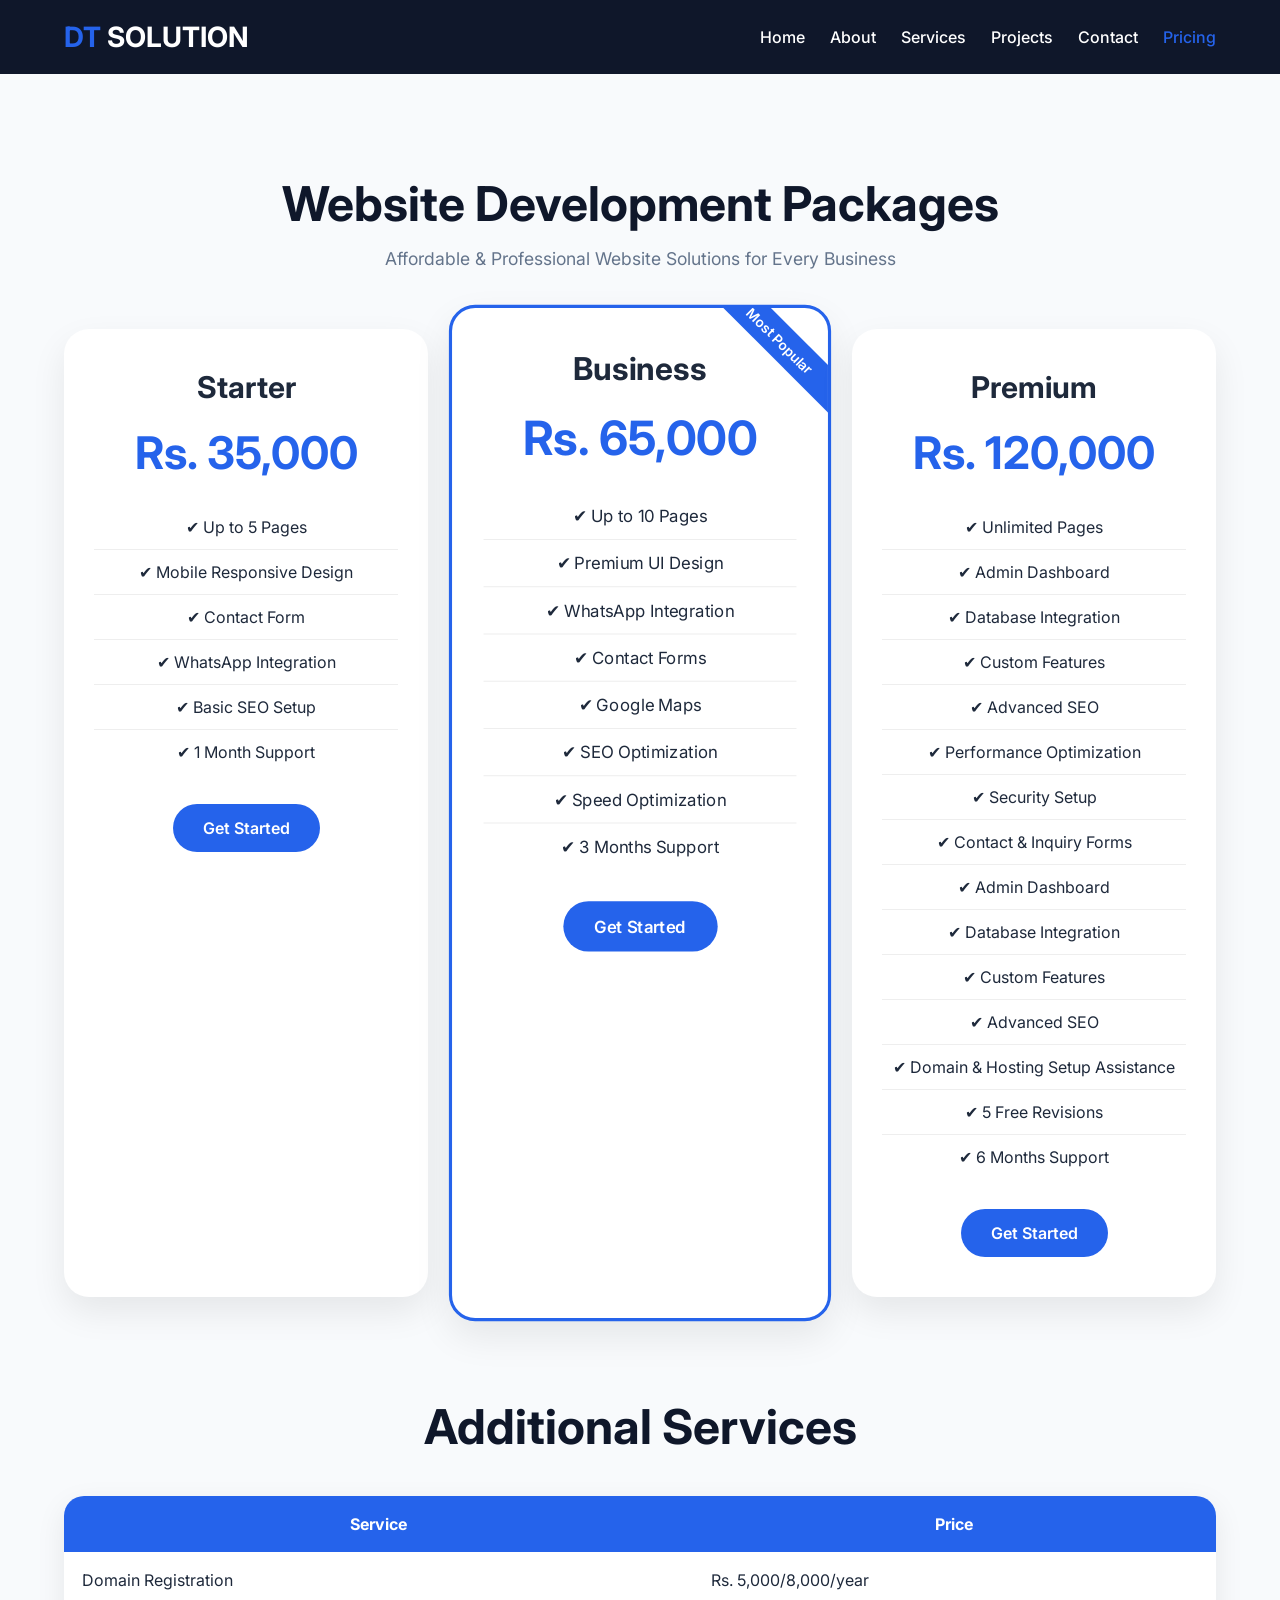
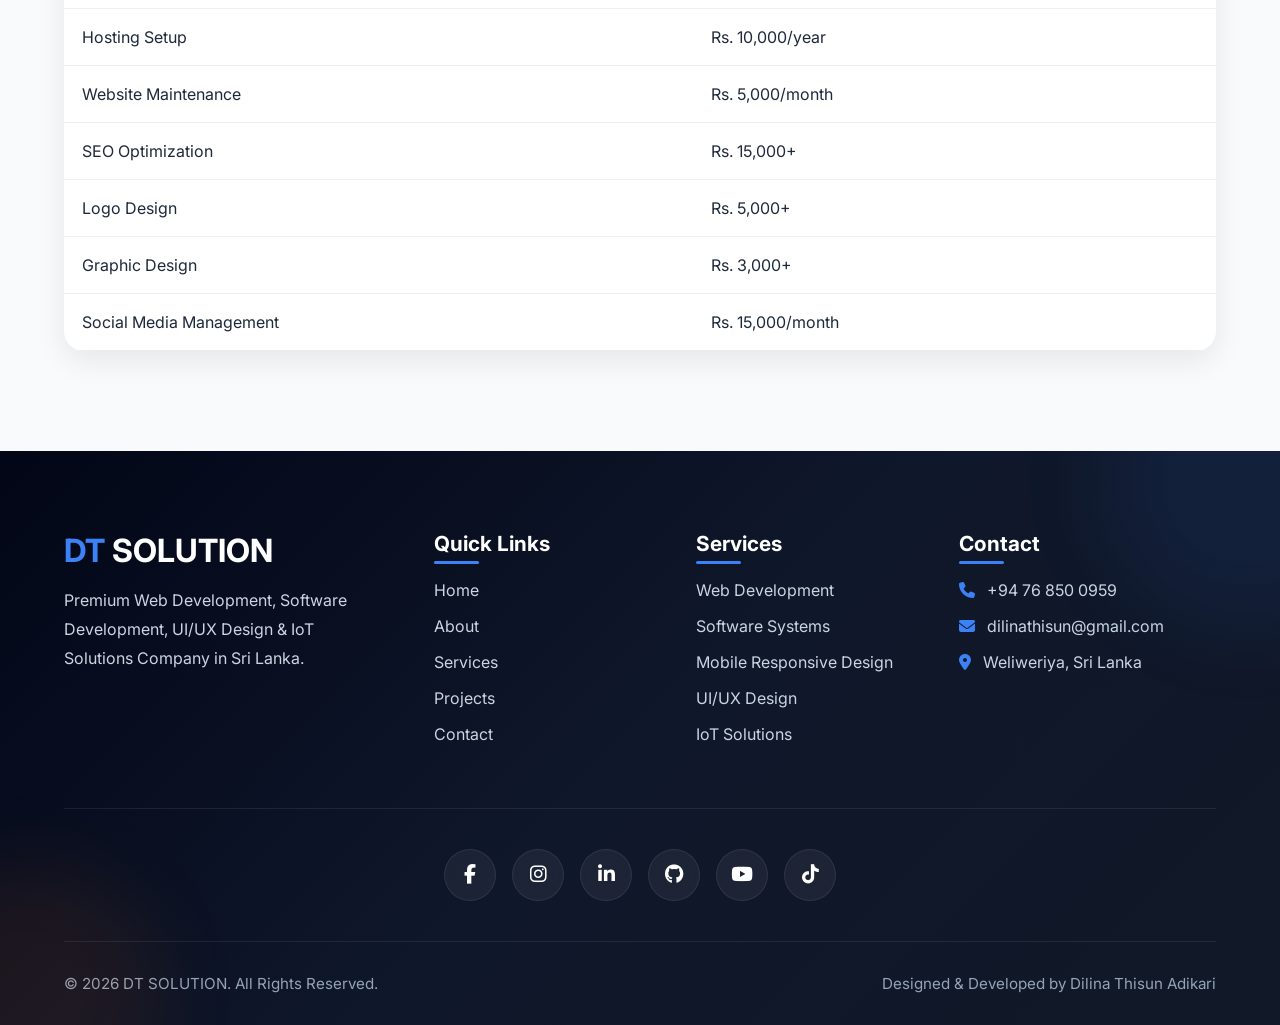
==== pricing_packages.html @ 3d6378ed "pricing list added" ====
<!DOCTYPE html>
<html lang="en">
<head>
<meta charset="UTF-8">
<meta name="viewport" content="width=device-width, initial-scale=1.0">

<title>DT SOLUTION</title>

<link href="https://fonts.googleapis.com/css2?family=Inter:wght@400;500;600;700&display=swap" rel="stylesheet">

<link rel="stylesheet" href="https://cdnjs.cloudflare.com/ajax/libs/font-awesome/6.5.0/css/all.min.css">

<style>

*{
    margin:0;
    padding:0;
    box-sizing:border-box;
}

body{
    font-family:'Inter',sans-serif;
    background:#f8fafc;
    color:#1e293b;
}

.container{
    width:90%;
    max-width:1200px;
    margin:auto;
}

.pricing{
    padding:100px 0;
}

.pricing h2{
    text-align:center;
    font-size:3rem;
    color:#0f172a;
    margin-bottom:15px;
}

.section-subtitle{
    text-align:center;
    color:#64748b;
    margin-bottom:60px;
    font-size:1.1rem;
}

.pricing-grid{
    display:grid;
    grid-template-columns:repeat(auto-fit,minmax(320px,1fr));
    gap:30px;
}

.pricing-card{
    background:#fff;
    border-radius:25px;
    padding:40px 30px;
    text-align:center;
    box-shadow:0 15px 35px rgba(0,0,0,0.08);
    transition:0.4s;
    position:relative;
    overflow:hidden;
}

.pricing-card:hover{
    transform:translateY(-10px);
    box-shadow:0 25px 45px rgba(0,0,0,0.15);
}

.pricing-card h3{
    font-size:30px;
    margin-bottom:20px;
}

.price{
    font-size:45px;
    font-weight:700;
    color:#2563eb;
    margin-bottom:25px;
}

.pricing-card ul{
    list-style:none;
    margin-bottom:30px;
}

.pricing-card ul li{
    padding:12px 0;
    border-bottom:1px solid #eee;
}

.pricing-card ul li:last-child{
    border-bottom:none;
}

.btn{
    display:inline-block;
    text-decoration:none;
    background:#2563eb;
    color:white;
    padding:14px 30px;
    border-radius:50px;
    font-weight:600;
    transition:0.3s;
}

.btn:hover{
    background:#1d4ed8;
}

.featured{
    border:3px solid #2563eb;
    transform:scale(1.05);
}

.popular{
    position:absolute;
    top:15px;
    right:-35px;
    background:#2563eb;
    color:white;
    padding:8px 40px;
    transform:rotate(45deg);
    font-size:13px;
    font-weight:600;
}

.extra-services{
    margin-top:100px;
}

.extra-services h2{
    margin-bottom:40px;
}

.service-table{
    width:100%;
    border-collapse:collapse;
    background:white;
    border-radius:20px;
    overflow:hidden;
    box-shadow:0 10px 30px rgba(0,0,0,0.08);
}

.service-table th{
    background:#2563eb;
    color:white;
    padding:18px;
}

.service-table td{
    padding:18px;
    border-bottom:1px solid #eee;
}

.service-table tr:hover{
    background:#f8fafc;
}

.footer{

  background:
    linear-gradient(
      135deg,
      #020617,
      #0f172a,
      #111827
    );

  color:white;

  padding:
    5rem 0 2rem;

  position:relative;

  overflow:hidden;
}

.footer::before{

  content:'';

  position:absolute;

  top:-120px;
  right:-120px;

  width:300px;
  height:300px;

  background:
    rgba(59,130,246,0.08);

  border-radius:50%;

  filter:blur(40px);
}

.footer::after{

  content:'';

  position:absolute;

  bottom:-100px;
  left:-100px;

  width:260px;
  height:260px;

  background:
    rgba(249,115,22,0.08);

  border-radius:50%;

  filter:blur(40px);
}

.footer-top{

  display:grid;

  grid-template-columns:
    1.5fr
    1fr
    1fr
    1.2fr;

  gap:3rem;

  padding-bottom:3rem;

  border-bottom:
    1px solid
    rgba(255,255,255,0.08);
}

/* LOGO */

.footer-logo{

  font-size:2rem;
  font-weight:700;

  margin-bottom:1rem;

  color:white;
}

.footer-logo span{

  color:#3b82f6;
}

.footer-description{

  color:#cbd5e1;

  line-height:1.8;

  max-width:320px;
}

/* LINKS */

.footer-links h3,
.footer-contact h3{

  font-size:1.3rem;

  margin-bottom:1.5rem;

  position:relative;
}

.footer-links h3::after,
.footer-contact h3::after{

  content:'';

  position:absolute;

  left:0;
  bottom:-8px;

  width:45px;
  height:3px;

  background:#3b82f6;

  border-radius:20px;
}

.footer-links ul{

  list-style:none;
}

.footer-links ul li{

  margin-bottom:1rem;

  color:#cbd5e1;

  transition:0.3s;
}

.footer-links ul li a{

  text-decoration:none;

  color:#cbd5e1;

  transition:0.3s;
}

.footer-links ul li:hover,
.footer-links ul li a:hover{

  color:#3b82f6;

  transform:translateX(5px);
}

/* CONTACT */

.footer-contact p{

  margin-bottom:1rem;

  color:#cbd5e1;

  display:flex;
  align-items:center;

  gap:12px;
}

.footer-contact i{

  color:#3b82f6;
}

/* SOCIAL */

.footer-social{

  display:flex;

  justify-content:center;

  gap:1rem;

  padding:2.5rem 0;
}

.footer-social a{

  width:52px;
  height:52px;

  border-radius:50%;

  display:flex;
  align-items:center;
  justify-content:center;

  background:
    rgba(255,255,255,0.06);

  border:
    1px solid
    rgba(255,255,255,0.08);

  color:white;

  font-size:1.2rem;

  text-decoration:none;

  transition:0.4s;

  backdrop-filter:blur(10px);
}

.footer-social a:hover{

  transform:
    translateY(-8px)
    scale(1.08);

  background:#3b82f6;

  box-shadow:
    0 10px 25px
    rgba(59,130,246,0.45);
}

/* FOOTER BOTTOM */

.footer-bottom{

  border-top:
    1px solid
    rgba(255,255,255,0.08);

  padding-top:2rem;

  display:flex;

  justify-content:space-between;

  align-items:center;

  flex-wrap:wrap;

  gap:1rem;

  text-align:center;
}

.footer-bottom p{

  color:#94a3b8;

  font-size:0.95rem;
}

@media(max-width:768px){

    .pricing h2{
        font-size:2.2rem;
    }

    .featured{
        transform:none;
    }

    .price{
        font-size:38px;
    }

}

.navbar{
    position:sticky;
    top:0;
    z-index:1000;

    background:#0f172a;

    padding:20px 0;
}

.navbar .container{
    display:flex;
    justify-content:space-between;
    align-items:center;
}

.logo{
    font-size:28px;
    font-weight:700;
    color:white;
}

.logo span{
    color:#2563eb;
}

.nav-links{
    display:flex;
    list-style:none;
    gap:25px;
}

.nav-links a{
    text-decoration:none;
    color:white;
    font-weight:500;
    transition:.3s;
}

.nav-links a:hover,
.nav-links a.active{
    color:#2563eb;
}


</style>

</head>

<body>

    <nav class="navbar">

  <div class="container">

    <div class="logo">
      <span>DT</span> SOLUTION
    </div>

    <ul class="nav-links">

        
        <li><a href="index.html">Home</a></li>

        <li><a href="index.html#about">About</a></li>

        <li><a href="index.html#services">Services</a></li>

        <li><a href="index.html#projects">Projects</a></li>

        <li><a href="index.html#contact">Contact</a></li>

        <li><a href="./pricing_packages.html" class="active">Pricing</a></li>


    </ul>

  </div>

</nav>

<section class="pricing">

<div class="container">

<h2>Website Development Packages</h2>

<p class="section-subtitle">
Affordable & Professional Website Solutions for Every Business
</p>

<div class="pricing-grid">

<!-- Starter -->

<div class="pricing-card">

<h3>Starter</h3>

<div class="price">
Rs. 35,000
</div>

<ul>

<li>✔ Up to 5 Pages</li>
<li>✔ Mobile Responsive Design</li>
<li>✔ Contact Form</li>
<li>✔ WhatsApp Integration</li>
<li>✔ Basic SEO Setup</li>
<li>✔ 1 Month Support</li>

</ul>

<a href="index.html#contact" class="btn">
Get Started
</a>

</div>

<!-- Business -->

<div class="pricing-card featured">

<span class="popular">
Most Popular
</span>

<h3>Business</h3>

<div class="price">
Rs. 65,000
</div>

<ul>

<li>✔ Up to 10 Pages</li>
<li>✔ Premium UI Design</li>
<li>✔ WhatsApp Integration</li>
<li>✔ Contact Forms</li>
<li>✔ Google Maps</li>
<li>✔ SEO Optimization</li>
<li>✔ Speed Optimization</li>
<li>✔ 3 Months Support</li>


</ul>

<a href="index.html#contact" class="btn">
Get Started
</a>

</div>

<!-- Premium -->

<div class="pricing-card">

<h3>Premium</h3>

<div class="price">
Rs. 120,000
</div>

<ul>

<li>✔ Unlimited Pages</li>
<li>✔ Admin Dashboard</li>
<li>✔ Database Integration</li>
<li>✔ Custom Features</li>
<li>✔ Advanced SEO</li>
<li>✔ Performance Optimization</li>
<li>✔ Security Setup</li>
<li>✔ Contact & Inquiry Forms</li>
<li>✔ Admin Dashboard</li>
<li>✔ Database Integration</li>
<li>✔ Custom Features</li>
<li>✔ Advanced SEO</li>
<li>✔ Domain & Hosting Setup Assistance</li>
<li>✔ 5 Free Revisions</li>
<li>✔ 6 Months Support</li>

</ul>

<a href="index.html#contact" class="btn">
Get Started
</a>

</div>

</div>

<!-- Extra Services -->

<div class="extra-services">

<h2>Additional Services</h2>

<table class="service-table">

<tr>
<th>Service</th>
<th>Price</th>
</tr>

<tr>
<td>Domain Registration</td>
<td>Rs. 5,000/8,000/year</td>
</tr>

<tr>
<td>Hosting Setup</td>
<td>Rs. 10,000/year</td>
</tr>

<tr>
<td>Website Maintenance</td>
<td>Rs. 5,000/month</td>
</tr>

<tr>
<td>SEO Optimization</td>
<td>Rs. 15,000+</td>
</tr>

<tr>
<td>Logo Design</td>
<td>Rs. 5,000+</td>
</tr>

<tr>
<td>Graphic Design</td>
<td>Rs. 3,000+</td>
</tr>

<tr>
<td>Social Media Management</td>
<td>Rs. 15,000/month</td>
</tr>

</table>

</div>

</div>

</section>

<footer class="footer">

  <div class="container">

    <div class="footer-top">

      <!-- LOGO -->

      <div class="footer-brand">

        <div class="footer-logo">

          <span>DT</span> SOLUTION

        </div>

        <p class="footer-description">

          Premium Web Development,
          Software Development,
          UI/UX Design &
          IoT Solutions Company in Sri Lanka.

        </p>

      </div>

      <!-- QUICK LINKS -->

      <div class="footer-links">

        <h3>Quick Links</h3>

        <ul>

          <li><a href="#home">Home</a></li>

          <li><a href="#about">About</a></li>

          <li><a href="#services">Services</a></li>

          <li><a href="#projects">Projects</a></li>

          <li><a href="#contact">Contact</a></li>

        </ul>

      </div>

      <!-- SERVICES -->

      <div class="footer-links">

        <h3>Services</h3>

        <ul>

          <li>Web Development</li>

          <li>Software Systems</li>

          <li>Mobile Responsive Design</li>

          <li>UI/UX Design</li>

          <li>IoT Solutions</li>

        </ul>

      </div>

      <!-- CONTACT -->

      <div class="footer-contact">

        <h3>Contact</h3>

        <p>

          <i class="fas fa-phone"></i>
          +94 76 850 0959

        </p>

        <p>

          <i class="fas fa-envelope"></i>
          dilinathisun@gmail.com

        </p>

        <p>

          <i class="fas fa-map-marker-alt"></i>
          Weliweriya, Sri Lanka

        </p>

      </div>

    </div>

    <!-- SOCIAL MEDIA -->

    <div class="footer-social">

      <a
        href=""
        target="_blank"
      >
        <i class="fab fa-facebook-f"></i>
      </a>

      <a
        href=""
        target="_blank"
      >
        <i class="fab fa-instagram"></i>
      </a>

      <a
        href=""
        target="_blank"
      >
        <i class="fab fa-linkedin-in"></i>
      </a>

      <a
        href=""
        target="_blank"
      >
        <i class="fab fa-github"></i>
      </a>

      <a
        href=""
        target="_blank"
      >
        <i class="fab fa-youtube"></i>
      </a>

      <a
        href=""
        target="_blank"
      >
        <i class="fab fa-tiktok"></i>
      </a>

    </div>

    <!-- FOOTER BOTTOM -->

    <div class="footer-bottom">

      <p>

        © 2026 DT SOLUTION.
        All Rights Reserved.

      </p>

      <p>

        Designed & Developed by
        Dilina Thisun Adikari

      </p>

    </div>

  </div>

</footer>


</body>
</html>
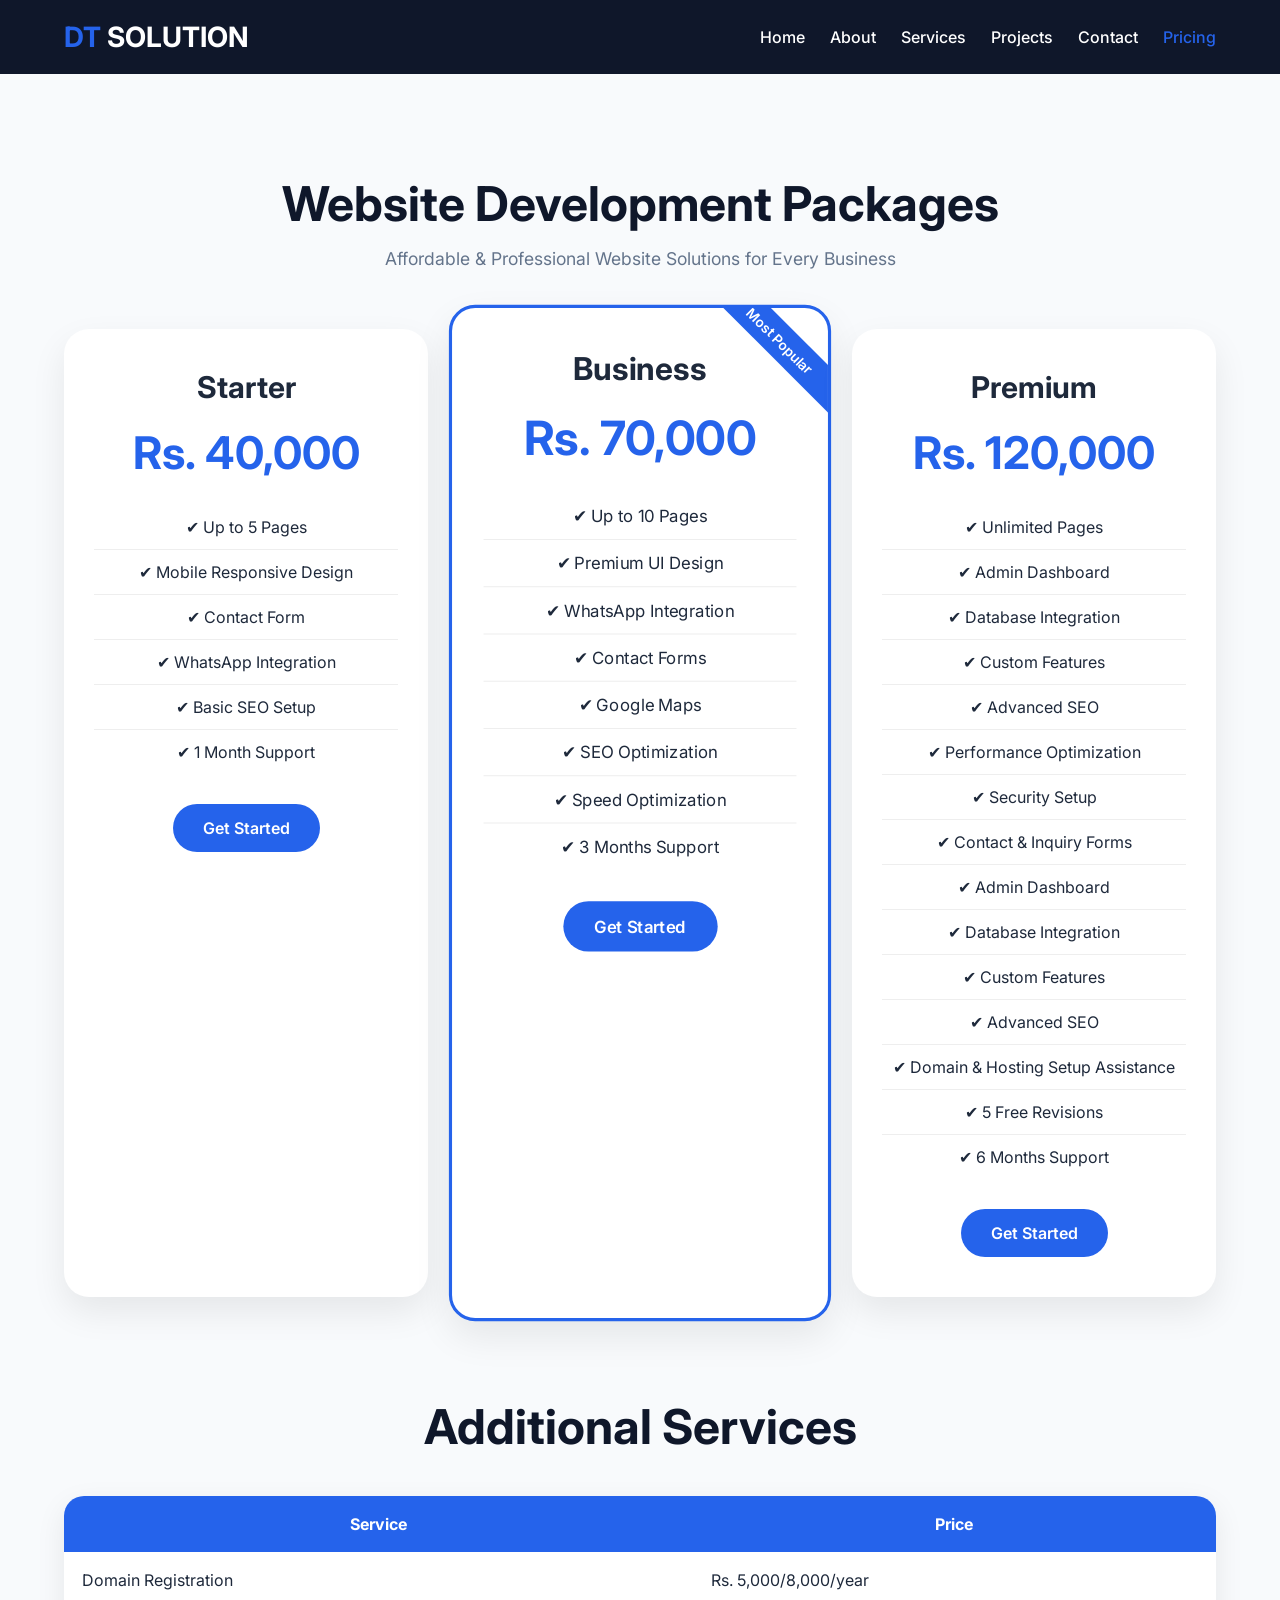
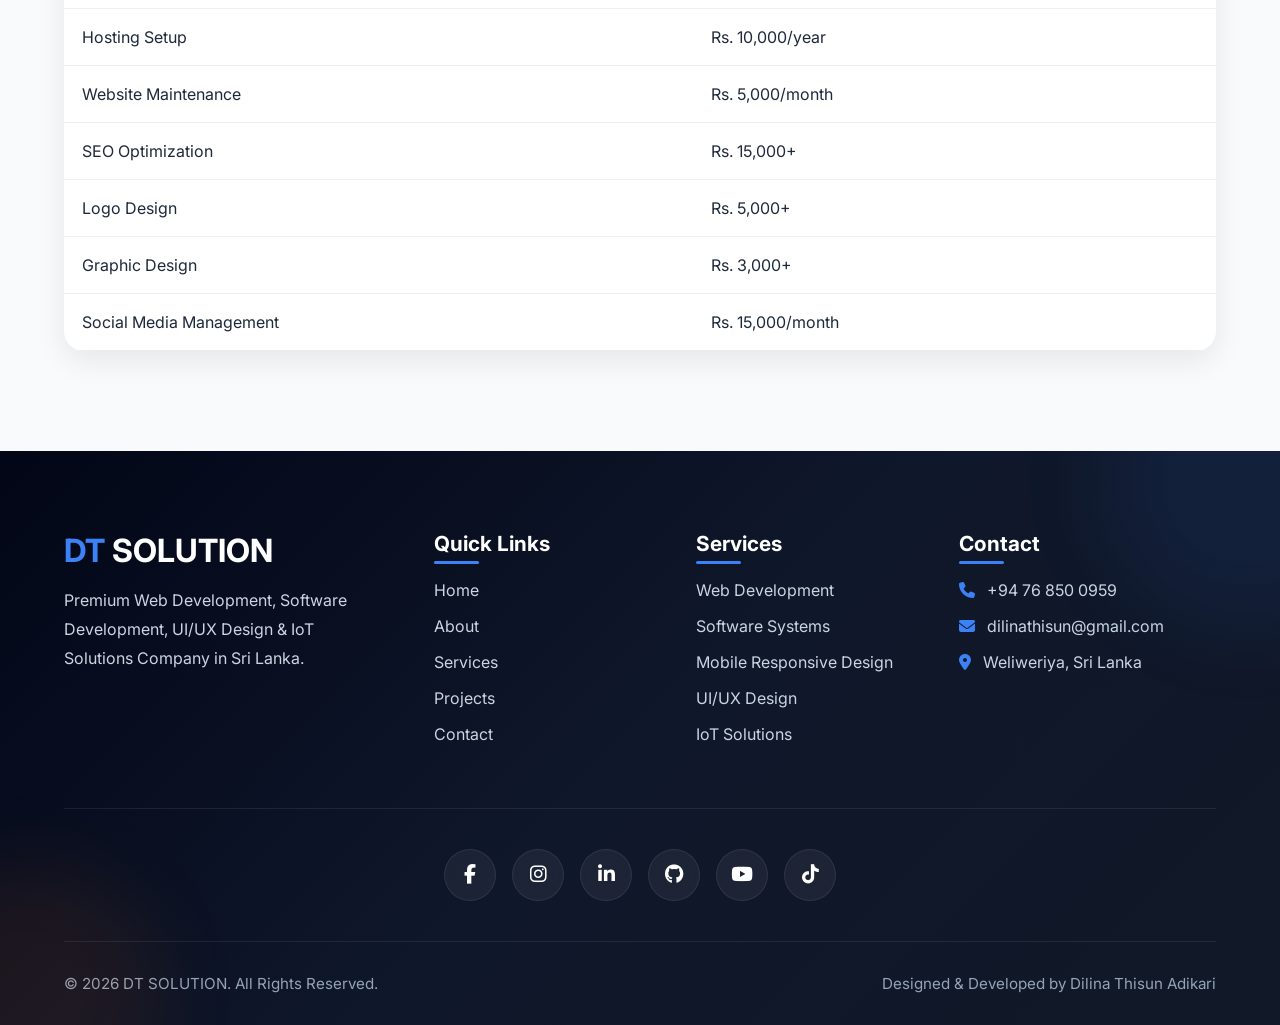
==== commit 42c379e9: "price list edit" ====
--- a/pricing_packages.html
+++ b/pricing_packages.html
@@ -546,7 +546,7 @@
 <h3>Starter</h3>
 
 <div class="price">
-Rs. 35,000
+Rs. 40,000
 </div>
 
 <ul>
@@ -577,7 +577,7 @@
 <h3>Business</h3>
 
 <div class="price">
-Rs. 65,000
+Rs. 70,000
 </div>
 
 <ul>
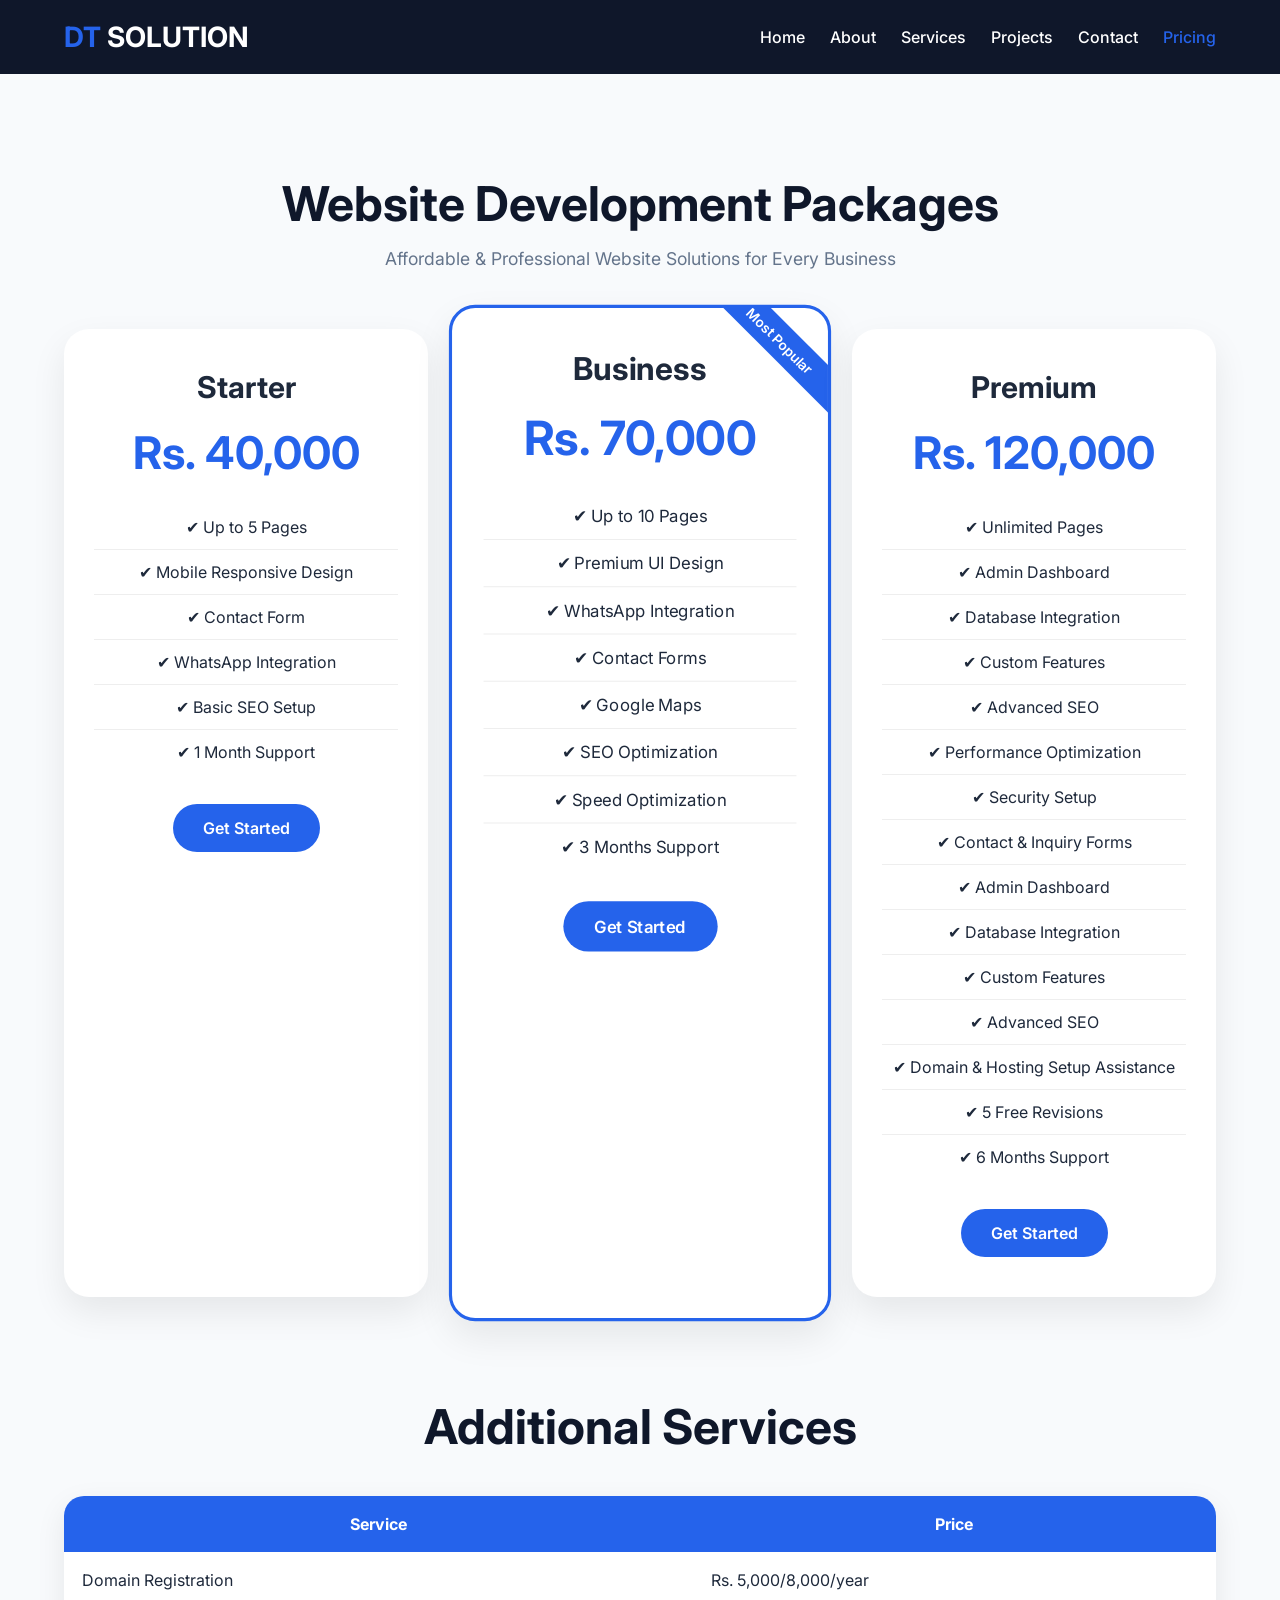
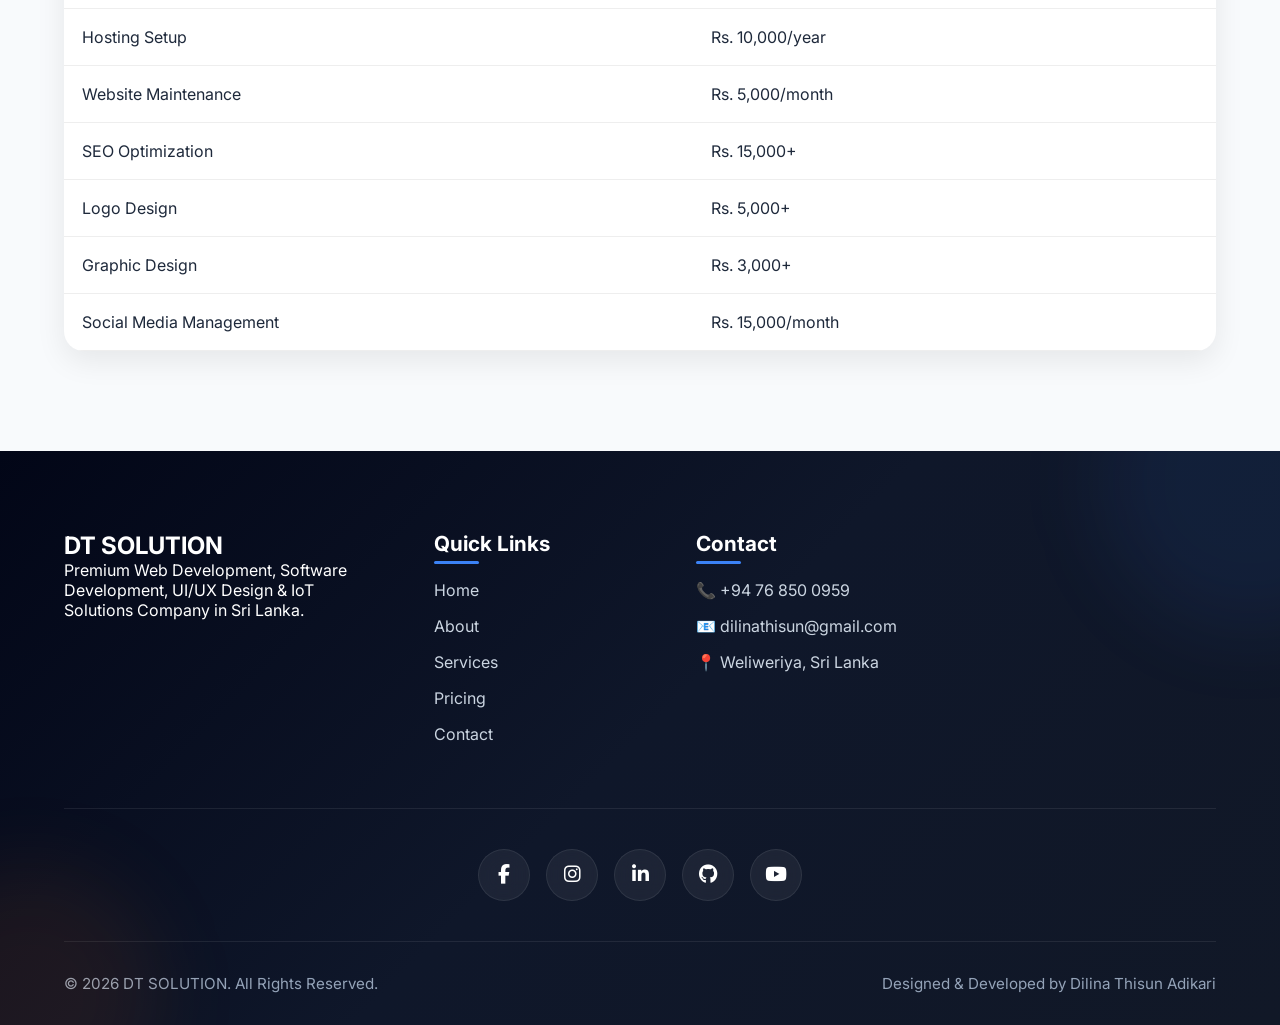
==== commit 1d929040: "price page footer edit" ====
--- a/pricing_packages.html
+++ b/pricing_packages.html
@@ -488,6 +488,125 @@
 .nav-links a:hover,
 .nav-links a.active{
     color:#2563eb;
+}
+
+/* ========================= */
+/* TABLET */
+/* ========================= */
+
+@media screen and (max-width: 992px){
+
+    .pricing-grid{
+        grid-template-columns:repeat(2,1fr);
+    }
+
+    .footer-top{
+        grid-template-columns:1fr 1fr;
+    }
+
+}
+
+/* ========================= */
+/* MOBILE */
+/* ========================= */
+
+@media screen and (max-width:768px){
+
+    .navbar .container{
+        flex-direction:column;
+        gap:15px;
+    }
+
+    .nav-links{
+        flex-wrap:wrap;
+        justify-content:center;
+        gap:15px;
+    }
+
+    .pricing{
+        padding:80px 20px;
+    }
+
+    .pricing h2{
+        font-size:2rem;
+    }
+
+    .section-subtitle{
+        font-size:1rem;
+        padding:0 10px;
+    }
+
+    .pricing-grid{
+        grid-template-columns:1fr;
+        gap:25px;
+    }
+
+    .pricing-card{
+        width:100%;
+        padding:30px 20px;
+    }
+
+    .featured{
+        transform:none;
+    }
+
+    .price{
+        font-size:2rem;
+    }
+
+    .service-table{
+        display:block;
+        overflow-x:auto;
+        white-space:nowrap;
+    }
+
+    .footer-top{
+        grid-template-columns:1fr;
+        text-align:center;
+    }
+
+    .footer-bottom{
+        flex-direction:column;
+        text-align:center;
+    }
+
+}
+
+/* ========================= */
+/* SMALL MOBILE */
+/* ========================= */
+
+@media screen and (max-width:480px){
+
+    .pricing h2{
+        font-size:1.8rem;
+    }
+
+    .price{
+        font-size:1.8rem;
+    }
+
+    .pricing-card h3{
+        font-size:1.4rem;
+    }
+
+    .pricing-card ul li{
+        font-size:14px;
+    }
+
+    .btn{
+        width:100%;
+        display:block;
+    }
+
+    .nav-links{
+        gap:10px;
+    }
+
+    .nav-links a{
+        font-size:14px;
+    }
+
 }
 
 
@@ -696,175 +815,83 @@
 
 <footer class="footer">
 
-  <div class="container">
-
-    <div class="footer-top">
-
-      <!-- LOGO -->
-
-      <div class="footer-brand">
-
-        <div class="footer-logo">
-
-          <span>DT</span> SOLUTION
+    <div class="container">
+
+        <div class="footer-top">
+
+            <div class="footer-brand">
+
+                <h2><span>DT</span> SOLUTION</h2>
+
+                <p>
+                    Premium Web Development, 
+                    Software Development, 
+                    UI/UX Design & IoT Solutions Company in Sri Lanka.
+                </p>
+
+            </div>
+
+            <div class="footer-links">
+
+                <h3>Quick Links</h3>
+
+                <ul>
+
+                    <li><a href="index.html">Home</a></li>
+
+                    <li><a href="index.html#about">About</a></li>
+
+                    <li><a href="index.html#services">Services</a></li>
+
+                    <li><a href="pricing.html">Pricing</a></li>
+
+                    <li><a href="index.html#contact">Contact</a></li>
+
+                </ul>
+
+            </div>
+
+            <div class="footer-contact">
+
+                <h3>Contact</h3>
+
+                <p>📞 +94 76 850 0959</p>
+
+                <p>📧 dilinathisun@gmail.com</p>
+
+                <p>📍 Weliweriya, Sri Lanka</p>
+
+            </div>
 
         </div>
 
-        <p class="footer-description">
-
-          Premium Web Development,
-          Software Development,
-          UI/UX Design &
-          IoT Solutions Company in Sri Lanka.
-
-        </p>
-
-      </div>
-
-      <!-- QUICK LINKS -->
-
-      <div class="footer-links">
-
-        <h3>Quick Links</h3>
-
-        <ul>
-
-          <li><a href="#home">Home</a></li>
-
-          <li><a href="#about">About</a></li>
-
-          <li><a href="#services">Services</a></li>
-
-          <li><a href="#projects">Projects</a></li>
-
-          <li><a href="#contact">Contact</a></li>
-
-        </ul>
-
-      </div>
-
-      <!-- SERVICES -->
-
-      <div class="footer-links">
-
-        <h3>Services</h3>
-
-        <ul>
-
-          <li>Web Development</li>
-
-          <li>Software Systems</li>
-
-          <li>Mobile Responsive Design</li>
-
-          <li>UI/UX Design</li>
-
-          <li>IoT Solutions</li>
-
-        </ul>
-
-      </div>
-
-      <!-- CONTACT -->
-
-      <div class="footer-contact">
-
-        <h3>Contact</h3>
-
-        <p>
-
-          <i class="fas fa-phone"></i>
-          +94 76 850 0959
-
-        </p>
-
-        <p>
-
-          <i class="fas fa-envelope"></i>
-          dilinathisun@gmail.com
-
-        </p>
-
-        <p>
-
-          <i class="fas fa-map-marker-alt"></i>
-          Weliweriya, Sri Lanka
-
-        </p>
-
-      </div>
+        <div class="footer-social">
+
+            <a href="#"><i class="fab fa-facebook-f"></i></a>
+
+            <a href="#"><i class="fab fa-instagram"></i></a>
+
+            <a href="#"><i class="fab fa-linkedin-in"></i></a>
+
+            <a href="#"><i class="fab fa-github"></i></a>
+
+            <a href="#"><i class="fab fa-youtube"></i></a>
+
+        </div>
+
+        <div class="footer-bottom">
+
+            <p>
+                © 2026 DT SOLUTION. All Rights Reserved.
+            </p>
+
+            <p>
+                Designed & Developed by Dilina Thisun Adikari
+            </p>
+
+        </div>
 
     </div>
-
-    <!-- SOCIAL MEDIA -->
-
-    <div class="footer-social">
-
-      <a
-        href=""
-        target="_blank"
-      >
-        <i class="fab fa-facebook-f"></i>
-      </a>
-
-      <a
-        href=""
-        target="_blank"
-      >
-        <i class="fab fa-instagram"></i>
-      </a>
-
-      <a
-        href=""
-        target="_blank"
-      >
-        <i class="fab fa-linkedin-in"></i>
-      </a>
-
-      <a
-        href=""
-        target="_blank"
-      >
-        <i class="fab fa-github"></i>
-      </a>
-
-      <a
-        href=""
-        target="_blank"
-      >
-        <i class="fab fa-youtube"></i>
-      </a>
-
-      <a
-        href=""
-        target="_blank"
-      >
-        <i class="fab fa-tiktok"></i>
-      </a>
-
-    </div>
-
-    <!-- FOOTER BOTTOM -->
-
-    <div class="footer-bottom">
-
-      <p>
-
-        © 2026 DT SOLUTION.
-        All Rights Reserved.
-
-      </p>
-
-      <p>
-
-        Designed & Developed by
-        Dilina Thisun Adikari
-
-      </p>
-
-    </div>
-
-  </div>
 
 </footer>
 
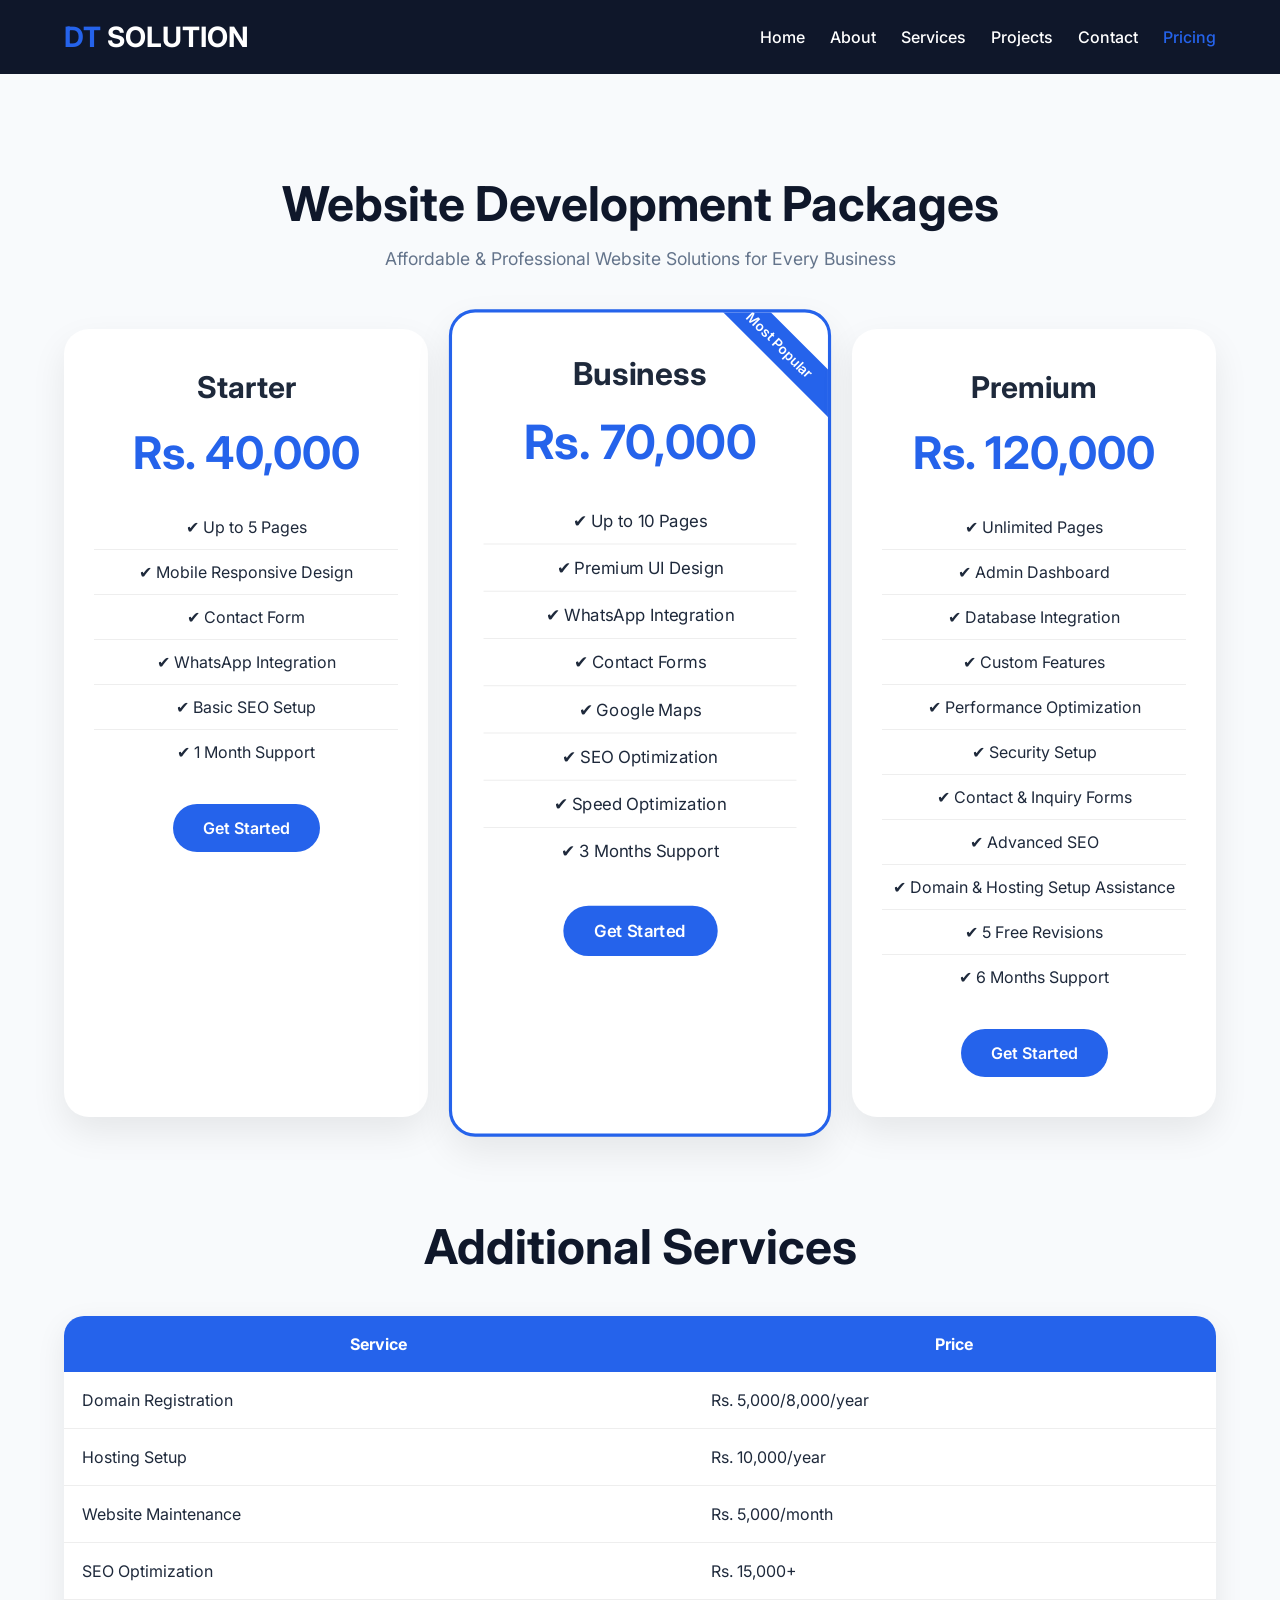
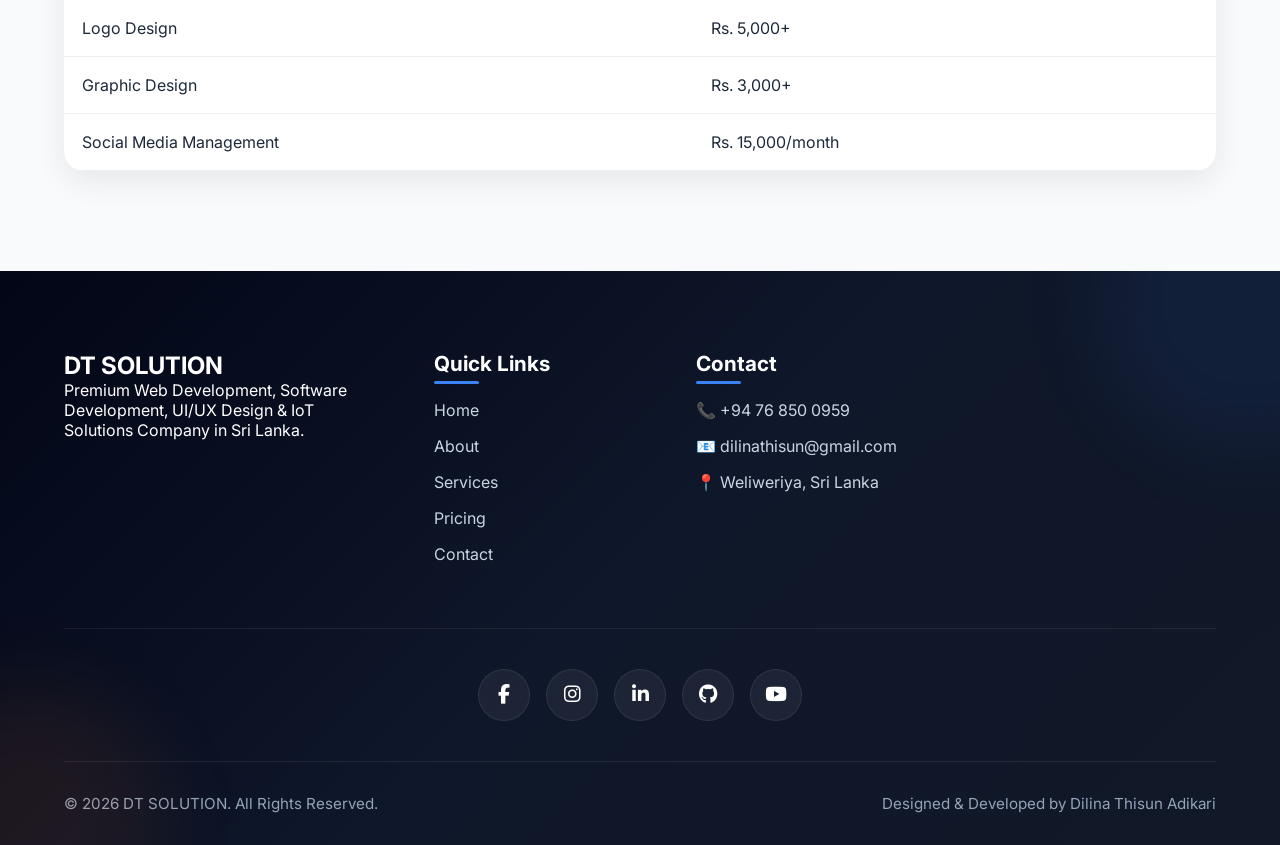
==== commit a68baa1c: "add new" ====
--- a/pricing_packages.html
+++ b/pricing_packages.html
@@ -735,13 +735,9 @@
 <li>✔ Admin Dashboard</li>
 <li>✔ Database Integration</li>
 <li>✔ Custom Features</li>
-<li>✔ Advanced SEO</li>
 <li>✔ Performance Optimization</li>
 <li>✔ Security Setup</li>
 <li>✔ Contact & Inquiry Forms</li>
-<li>✔ Admin Dashboard</li>
-<li>✔ Database Integration</li>
-<li>✔ Custom Features</li>
 <li>✔ Advanced SEO</li>
 <li>✔ Domain & Hosting Setup Assistance</li>
 <li>✔ 5 Free Revisions</li>
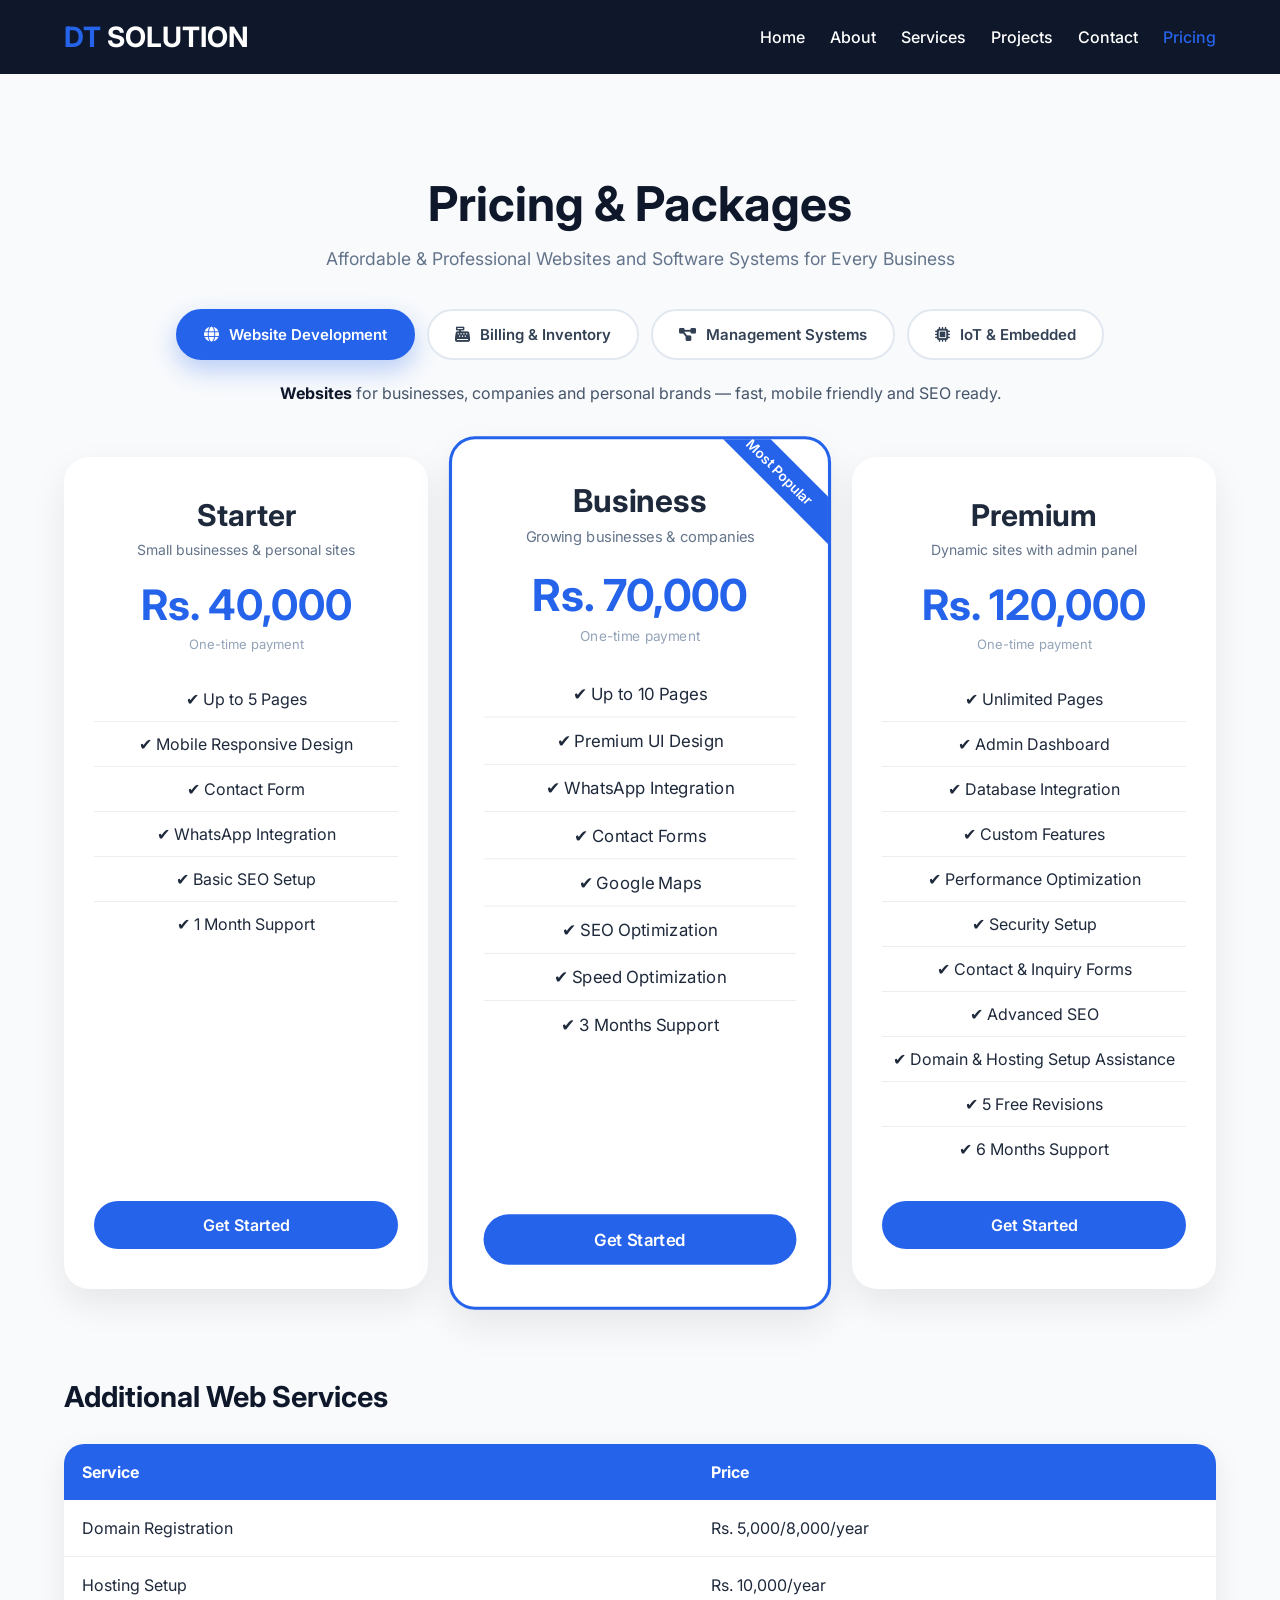
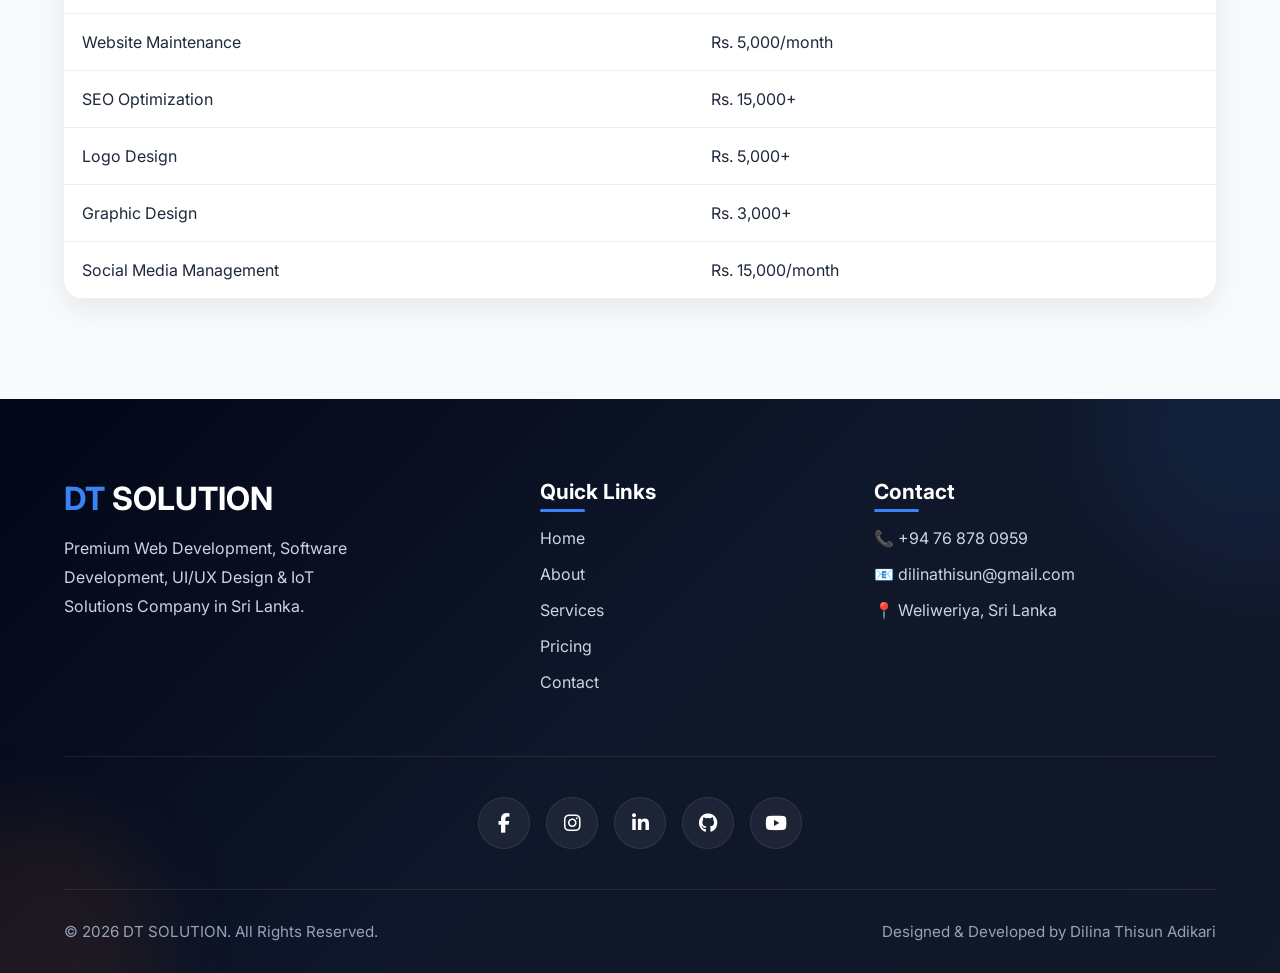
==== commit 51ca6bab: "Update pricing packages page with new layout, category tabs, and additional services" ====
--- a/pricing_packages.html
+++ b/pricing_packages.html
@@ -3,704 +3,221 @@
 <head>
 <meta charset="UTF-8">
 <meta name="viewport" content="width=device-width, initial-scale=1.0">
-
-<title>DT SOLUTION</title>
+<title>Pricing | DT SOLUTION</title>
+<link rel="icon" type="image/png" href="./images/logo.png">
 
 <link href="https://fonts.googleapis.com/css2?family=Inter:wght@400;500;600;700&display=swap" rel="stylesheet">
-
 <link rel="stylesheet" href="https://cdnjs.cloudflare.com/ajax/libs/font-awesome/6.5.0/css/all.min.css">
 
 <style>
-
-*{
-    margin:0;
-    padding:0;
-    box-sizing:border-box;
-}
-
-body{
-    font-family:'Inter',sans-serif;
-    background:#f8fafc;
-    color:#1e293b;
-}
-
-.container{
-    width:90%;
-    max-width:1200px;
-    margin:auto;
-}
-
-.pricing{
-    padding:100px 0;
-}
-
-.pricing h2{
-    text-align:center;
-    font-size:3rem;
-    color:#0f172a;
-    margin-bottom:15px;
-}
-
-.section-subtitle{
-    text-align:center;
-    color:#64748b;
-    margin-bottom:60px;
-    font-size:1.1rem;
-}
-
-.pricing-grid{
-    display:grid;
-    grid-template-columns:repeat(auto-fit,minmax(320px,1fr));
-    gap:30px;
-}
-
+*{margin:0;padding:0;box-sizing:border-box;}
+html{scroll-behavior:smooth;}
+body{font-family:'Inter',sans-serif;background:#f8fafc;color:#1e293b;}
+.container{width:90%;max-width:1200px;margin:auto;}
+
+/* NAVBAR */
+.navbar{position:sticky;top:0;z-index:1000;background:#0f172a;padding:20px 0;}
+.navbar .container{display:flex;justify-content:space-between;align-items:center;}
+.logo{font-size:28px;font-weight:700;color:white;}
+.logo span{color:#2563eb;}
+.nav-links{display:flex;list-style:none;gap:25px;}
+.nav-links a{text-decoration:none;color:white;font-weight:500;transition:.3s;}
+.nav-links a:hover,.nav-links a.active{color:#2563eb;}
+
+/* PRICING */
+.pricing{padding:100px 0;}
+.pricing h2.main-title{text-align:center;font-size:3rem;color:#0f172a;margin-bottom:15px;}
+.section-subtitle{text-align:center;color:#64748b;margin-bottom:40px;font-size:1.1rem;}
+
+/* CATEGORY TABS */
+.category-tabs{display:flex;justify-content:center;flex-wrap:wrap;gap:12px;margin-bottom:20px;}
+.tab-btn{
+    border:2px solid #e2e8f0;background:#fff;color:#334155;
+    padding:14px 26px;border-radius:50px;font-family:inherit;font-size:15px;font-weight:600;
+    cursor:pointer;transition:.3s;display:flex;align-items:center;gap:10px;
+}
+.tab-btn:hover{border-color:#2563eb;color:#2563eb;}
+.tab-btn.active{background:#2563eb;border-color:#2563eb;color:#fff;box-shadow:0 10px 25px rgba(37,99,235,.3);}
+
+.tab-panel{display:none;animation:fade .5s ease;}
+.tab-panel.active{display:block;}
+@keyframes fade{from{opacity:0;transform:translateY(15px);}to{opacity:1;transform:none;}}
+
+.category-desc{
+    text-align:center;color:#475569;max-width:760px;margin:0 auto 50px;line-height:1.7;
+}
+.category-desc strong{color:#0f172a;}
+
+.pricing-grid{display:grid;grid-template-columns:repeat(auto-fit,minmax(320px,1fr));gap:30px;}
 .pricing-card{
-    background:#fff;
-    border-radius:25px;
-    padding:40px 30px;
-    text-align:center;
-    box-shadow:0 15px 35px rgba(0,0,0,0.08);
-    transition:0.4s;
-    position:relative;
-    overflow:hidden;
-}
-
-.pricing-card:hover{
-    transform:translateY(-10px);
-    box-shadow:0 25px 45px rgba(0,0,0,0.15);
-}
-
-.pricing-card h3{
-    font-size:30px;
-    margin-bottom:20px;
-}
-
-.price{
-    font-size:45px;
-    font-weight:700;
-    color:#2563eb;
-    margin-bottom:25px;
-}
-
-.pricing-card ul{
-    list-style:none;
-    margin-bottom:30px;
-}
-
-.pricing-card ul li{
-    padding:12px 0;
-    border-bottom:1px solid #eee;
-}
-
-.pricing-card ul li:last-child{
-    border-bottom:none;
-}
-
-.btn{
-    display:inline-block;
-    text-decoration:none;
-    background:#2563eb;
-    color:white;
-    padding:14px 30px;
-    border-radius:50px;
-    font-weight:600;
-    transition:0.3s;
-}
-
-.btn:hover{
-    background:#1d4ed8;
-}
-
-.featured{
-    border:3px solid #2563eb;
-    transform:scale(1.05);
-}
-
+    background:#fff;border-radius:25px;padding:40px 30px;text-align:center;
+    box-shadow:0 15px 35px rgba(0,0,0,0.08);transition:.4s;position:relative;overflow:hidden;
+    display:flex;flex-direction:column;
+}
+.pricing-card:hover{transform:translateY(-10px);box-shadow:0 25px 45px rgba(0,0,0,0.15);}
+.pricing-card h3{font-size:30px;margin-bottom:8px;}
+.card-tag{color:#64748b;font-size:14px;margin-bottom:18px;min-height:20px;}
+.price{font-size:42px;font-weight:700;color:#2563eb;margin-bottom:6px;}
+.price-note{color:#94a3b8;font-size:13px;margin-bottom:25px;}
+.pricing-card ul{list-style:none;margin-bottom:30px;flex:1;}
+.pricing-card ul li{padding:12px 0;border-bottom:1px solid #eee;}
+.pricing-card ul li:last-child{border-bottom:none;}
+
+.btn{display:inline-block;text-decoration:none;background:#2563eb;color:white;padding:14px 30px;border-radius:50px;font-weight:600;transition:.3s;}
+.btn:hover{background:#1d4ed8;}
+
+.featured{border:3px solid #2563eb;transform:scale(1.05);}
 .popular{
-    position:absolute;
-    top:15px;
-    right:-35px;
-    background:#2563eb;
-    color:white;
-    padding:8px 40px;
-    transform:rotate(45deg);
-    font-size:13px;
-    font-weight:600;
-}
-
-.extra-services{
-    margin-top:100px;
-}
-
-.extra-services h2{
-    margin-bottom:40px;
-}
-
+    position:absolute;top:15px;right:-35px;background:#2563eb;color:white;
+    padding:8px 40px;transform:rotate(45deg);font-size:13px;font-weight:600;
+}
+
+/* EXTRA SERVICES */
+.extra-services{margin-top:90px;}
+.extra-services h2{margin-bottom:30px;font-size:1.8rem;color:#0f172a;}
 .service-table{
-    width:100%;
-    border-collapse:collapse;
-    background:white;
-    border-radius:20px;
-    overflow:hidden;
+    width:100%;border-collapse:collapse;background:white;border-radius:20px;overflow:hidden;
     box-shadow:0 10px 30px rgba(0,0,0,0.08);
 }
-
-.service-table th{
-    background:#2563eb;
-    color:white;
-    padding:18px;
-}
-
-.service-table td{
-    padding:18px;
-    border-bottom:1px solid #eee;
-}
-
-.service-table tr:hover{
-    background:#f8fafc;
-}
-
+.service-table th{background:#2563eb;color:white;padding:18px;text-align:left;}
+.service-table td{padding:18px;border-bottom:1px solid #eee;}
+.service-table tr:hover{background:#f8fafc;}
+
+.note-box{
+    margin-top:40px;background:#eff6ff;border-left:5px solid #2563eb;border-radius:12px;
+    padding:20px 25px;color:#334155;line-height:1.7;
+}
+.note-box i{color:#2563eb;margin-right:8px;}
+
+/* FOOTER */
 .footer{
-
-  background:
-    linear-gradient(
-      135deg,
-      #020617,
-      #0f172a,
-      #111827
-    );
-
-  color:white;
-
-  padding:
-    5rem 0 2rem;
-
-  position:relative;
-
-  overflow:hidden;
-}
-
-.footer::before{
-
-  content:'';
-
-  position:absolute;
-
-  top:-120px;
-  right:-120px;
-
-  width:300px;
-  height:300px;
-
-  background:
-    rgba(59,130,246,0.08);
-
-  border-radius:50%;
-
-  filter:blur(40px);
-}
-
-.footer::after{
-
-  content:'';
-
-  position:absolute;
-
-  bottom:-100px;
-  left:-100px;
-
-  width:260px;
-  height:260px;
-
-  background:
-    rgba(249,115,22,0.08);
-
-  border-radius:50%;
-
-  filter:blur(40px);
-}
-
-.footer-top{
-
-  display:grid;
-
-  grid-template-columns:
-    1.5fr
-    1fr
-    1fr
-    1.2fr;
-
-  gap:3rem;
-
-  padding-bottom:3rem;
-
-  border-bottom:
-    1px solid
-    rgba(255,255,255,0.08);
-}
-
-/* LOGO */
-
-.footer-logo{
-
-  font-size:2rem;
-  font-weight:700;
-
-  margin-bottom:1rem;
-
-  color:white;
-}
-
-.footer-logo span{
-
-  color:#3b82f6;
-}
-
-.footer-description{
-
-  color:#cbd5e1;
-
-  line-height:1.8;
-
-  max-width:320px;
-}
-
-/* LINKS */
-
-.footer-links h3,
-.footer-contact h3{
-
-  font-size:1.3rem;
-
-  margin-bottom:1.5rem;
-
-  position:relative;
-}
-
-.footer-links h3::after,
-.footer-contact h3::after{
-
-  content:'';
-
-  position:absolute;
-
-  left:0;
-  bottom:-8px;
-
-  width:45px;
-  height:3px;
-
-  background:#3b82f6;
-
-  border-radius:20px;
-}
-
-.footer-links ul{
-
-  list-style:none;
-}
-
-.footer-links ul li{
-
-  margin-bottom:1rem;
-
-  color:#cbd5e1;
-
-  transition:0.3s;
-}
-
-.footer-links ul li a{
-
-  text-decoration:none;
-
-  color:#cbd5e1;
-
-  transition:0.3s;
-}
-
-.footer-links ul li:hover,
-.footer-links ul li a:hover{
-
-  color:#3b82f6;
-
-  transform:translateX(5px);
-}
-
-/* CONTACT */
-
-.footer-contact p{
-
-  margin-bottom:1rem;
-
-  color:#cbd5e1;
-
-  display:flex;
-  align-items:center;
-
-  gap:12px;
-}
-
-.footer-contact i{
-
-  color:#3b82f6;
-}
-
-/* SOCIAL */
-
-.footer-social{
-
-  display:flex;
-
-  justify-content:center;
-
-  gap:1rem;
-
-  padding:2.5rem 0;
-}
-
+    background:linear-gradient(135deg,#020617,#0f172a,#111827);
+    color:white;padding:5rem 0 2rem;position:relative;overflow:hidden;
+}
+.footer::before{content:'';position:absolute;top:-120px;right:-120px;width:300px;height:300px;background:rgba(59,130,246,0.08);border-radius:50%;filter:blur(40px);}
+.footer::after{content:'';position:absolute;bottom:-100px;left:-100px;width:260px;height:260px;background:rgba(249,115,22,0.08);border-radius:50%;filter:blur(40px);}
+.footer .container{position:relative;z-index:1;}
+.footer-top{display:grid;grid-template-columns:1.5fr 1fr 1.2fr;gap:3rem;padding-bottom:3rem;border-bottom:1px solid rgba(255,255,255,0.08);}
+.footer-logo{font-size:2rem;font-weight:700;margin-bottom:1rem;color:white;}
+.footer-logo span{color:#3b82f6;}
+.footer-description{color:#cbd5e1;line-height:1.8;max-width:320px;}
+.footer-links h3,.footer-contact h3{font-size:1.3rem;margin-bottom:1.5rem;position:relative;}
+.footer-links h3::after,.footer-contact h3::after{content:'';position:absolute;left:0;bottom:-8px;width:45px;height:3px;background:#3b82f6;border-radius:20px;}
+.footer-links ul{list-style:none;}
+.footer-links ul li{margin-bottom:1rem;}
+.footer-links ul li a{text-decoration:none;color:#cbd5e1;transition:.3s;display:inline-block;}
+.footer-links ul li a:hover{color:#3b82f6;transform:translateX(5px);}
+.footer-contact p{margin-bottom:1rem;color:#cbd5e1;display:flex;align-items:center;gap:12px;}
+.footer-social{display:flex;justify-content:center;gap:1rem;padding:2.5rem 0;}
 .footer-social a{
-
-  width:52px;
-  height:52px;
-
-  border-radius:50%;
-
-  display:flex;
-  align-items:center;
-  justify-content:center;
-
-  background:
-    rgba(255,255,255,0.06);
-
-  border:
-    1px solid
-    rgba(255,255,255,0.08);
-
-  color:white;
-
-  font-size:1.2rem;
-
-  text-decoration:none;
-
-  transition:0.4s;
-
-  backdrop-filter:blur(10px);
-}
-
-.footer-social a:hover{
-
-  transform:
-    translateY(-8px)
-    scale(1.08);
-
-  background:#3b82f6;
-
-  box-shadow:
-    0 10px 25px
-    rgba(59,130,246,0.45);
-}
-
-/* FOOTER BOTTOM */
-
-.footer-bottom{
-
-  border-top:
-    1px solid
-    rgba(255,255,255,0.08);
-
-  padding-top:2rem;
-
-  display:flex;
-
-  justify-content:space-between;
-
-  align-items:center;
-
-  flex-wrap:wrap;
-
-  gap:1rem;
-
-  text-align:center;
-}
-
-.footer-bottom p{
-
-  color:#94a3b8;
-
-  font-size:0.95rem;
-}
-
-@media(max-width:768px){
-
-    .pricing h2{
-        font-size:2.2rem;
-    }
-
-    .featured{
-        transform:none;
-    }
-
-    .price{
-        font-size:38px;
-    }
-
-}
-
-.navbar{
-    position:sticky;
-    top:0;
-    z-index:1000;
-
-    background:#0f172a;
-
-    padding:20px 0;
-}
-
-.navbar .container{
-    display:flex;
-    justify-content:space-between;
-    align-items:center;
-}
-
-.logo{
-    font-size:28px;
-    font-weight:700;
-    color:white;
-}
-
-.logo span{
-    color:#2563eb;
-}
-
-.nav-links{
-    display:flex;
-    list-style:none;
-    gap:25px;
-}
-
-.nav-links a{
-    text-decoration:none;
-    color:white;
-    font-weight:500;
-    transition:.3s;
-}
-
-.nav-links a:hover,
-.nav-links a.active{
-    color:#2563eb;
-}
-
-/* ========================= */
+    width:52px;height:52px;border-radius:50%;display:flex;align-items:center;justify-content:center;
+    background:rgba(255,255,255,0.06);border:1px solid rgba(255,255,255,0.08);color:white;
+    font-size:1.2rem;text-decoration:none;transition:.4s;
+}
+.footer-social a:hover{transform:translateY(-8px) scale(1.08);background:#3b82f6;box-shadow:0 10px 25px rgba(59,130,246,0.45);}
+.footer-bottom{border-top:1px solid rgba(255,255,255,0.08);padding-top:2rem;display:flex;justify-content:space-between;align-items:center;flex-wrap:wrap;gap:1rem;text-align:center;}
+.footer-bottom p{color:#94a3b8;font-size:0.95rem;}
+
 /* TABLET */
-/* ========================= */
-
-@media screen and (max-width: 992px){
-
-    .pricing-grid{
-        grid-template-columns:repeat(2,1fr);
-    }
-
-    .footer-top{
-        grid-template-columns:1fr 1fr;
-    }
-
-}
-
-/* ========================= */
+@media screen and (max-width:992px){
+    .pricing-grid{grid-template-columns:repeat(2,1fr);}
+    .footer-top{grid-template-columns:1fr 1fr;}
+}
+
 /* MOBILE */
-/* ========================= */
-
 @media screen and (max-width:768px){
-
-    .navbar .container{
-        flex-direction:column;
-        gap:15px;
-    }
-
-    .nav-links{
-        flex-wrap:wrap;
-        justify-content:center;
-        gap:15px;
-    }
-
-    .pricing{
-        padding:80px 20px;
-    }
-
-    .pricing h2{
-        font-size:2rem;
-    }
-
-    .section-subtitle{
-        font-size:1rem;
-        padding:0 10px;
-    }
-
-    .pricing-grid{
-        grid-template-columns:1fr;
-        gap:25px;
-    }
-
-    .pricing-card{
-        width:100%;
-        padding:30px 20px;
-    }
-
-    .featured{
-        transform:none;
-    }
-
-    .price{
-        font-size:2rem;
-    }
-
-    .service-table{
-        display:block;
-        overflow-x:auto;
-        white-space:nowrap;
-    }
-
-    .footer-top{
-        grid-template-columns:1fr;
-        text-align:center;
-    }
-
-    .footer-bottom{
-        flex-direction:column;
-        text-align:center;
-    }
-
-}
-
-/* ========================= */
-/* SMALL MOBILE */
-/* ========================= */
+    .navbar .container{flex-direction:column;gap:15px;}
+    .nav-links{flex-wrap:wrap;justify-content:center;gap:15px;}
+    .pricing{padding:70px 0;}
+    .pricing h2.main-title{font-size:2rem;}
+    .section-subtitle{font-size:1rem;padding:0 10px;}
+    .tab-btn{padding:12px 18px;font-size:14px;}
+    .pricing-grid{grid-template-columns:1fr;gap:25px;}
+    .pricing-card{width:100%;padding:30px 20px;}
+    .featured{transform:none;}
+    .price{font-size:2rem;}
+    .service-table{display:block;overflow-x:auto;white-space:nowrap;}
+    .footer-top{grid-template-columns:1fr;text-align:center;}
+    .footer-description{margin:auto;}
+    .footer-links h3::after,.footer-contact h3::after{left:50%;transform:translateX(-50%);}
+    .footer-contact p{justify-content:center;}
+    .footer-bottom{flex-direction:column;}
+}
 
 @media screen and (max-width:480px){
-
-    .pricing h2{
-        font-size:1.8rem;
-    }
-
-    .price{
-        font-size:1.8rem;
-    }
-
-    .pricing-card h3{
-        font-size:1.4rem;
-    }
-
-    .pricing-card ul li{
-        font-size:14px;
-    }
-
-    .btn{
-        width:100%;
-        display:block;
-    }
-
-    .nav-links{
-        gap:10px;
-    }
-
-    .nav-links a{
-        font-size:14px;
-    }
-
-}
-
-
+    .pricing h2.main-title{font-size:1.8rem;}
+    .price{font-size:1.8rem;}
+    .pricing-card h3{font-size:1.4rem;}
+    .pricing-card ul li{font-size:14px;}
+    .btn{width:100%;display:block;}
+    .nav-links{gap:10px;}
+    .nav-links a{font-size:14px;}
+    .tab-btn{width:100%;justify-content:center;}
+}
 </style>
-
 </head>
 
 <body>
 
-    <nav class="navbar">
-
+<nav class="navbar">
   <div class="container">
-
-    <div class="logo">
-      <span>DT</span> SOLUTION
-    </div>
-
+    <div class="logo"><span>DT</span> SOLUTION</div>
     <ul class="nav-links">
-
-        
         <li><a href="index.html">Home</a></li>
-
         <li><a href="index.html#about">About</a></li>
-
         <li><a href="index.html#services">Services</a></li>
-
         <li><a href="index.html#projects">Projects</a></li>
-
         <li><a href="index.html#contact">Contact</a></li>
-
         <li><a href="./pricing_packages.html" class="active">Pricing</a></li>
-
-
     </ul>
-
   </div>
-
 </nav>
 
+
 <section class="pricing">
-
 <div class="container">
 
-<h2>Website Development Packages</h2>
-
-<p class="section-subtitle">
-Affordable & Professional Website Solutions for Every Business
-</p>
+<h2 class="main-title">Pricing & Packages</h2>
+<p class="section-subtitle">Affordable & Professional Websites and Software Systems for Every Business</p>
+
+<!-- CATEGORY TABS -->
+<div class="category-tabs">
+    <button class="tab-btn active" data-tab="web"><i class="fas fa-globe"></i> Website Development</button>
+    <button class="tab-btn" data-tab="billing"><i class="fas fa-cash-register"></i> Billing & Inventory</button>
+    <button class="tab-btn" data-tab="management"><i class="fas fa-diagram-project"></i> Management Systems</button>
+    <button class="tab-btn" data-tab="iot"><i class="fas fa-microchip"></i> IoT & Embedded</button>
+</div>
+
+<!-- ============ 1. WEBSITES ============ -->
+<div class="tab-panel active" id="web">
+
+<p class="category-desc"><strong>Websites</strong> for businesses, companies and personal brands — fast, mobile friendly and SEO ready.</p>
 
 <div class="pricing-grid">
 
-<!-- Starter -->
-
-<div class="pricing-card">
-
+<div class="pricing-card">
 <h3>Starter</h3>
-
-<div class="price">
-Rs. 40,000
-</div>
-
-<ul>
-
+<div class="card-tag">Small businesses & personal sites</div>
+<div class="price">Rs. 40,000</div>
+<div class="price-note">One-time payment</div>
+<ul>
 <li>✔ Up to 5 Pages</li>
 <li>✔ Mobile Responsive Design</li>
 <li>✔ Contact Form</li>
 <li>✔ WhatsApp Integration</li>
 <li>✔ Basic SEO Setup</li>
 <li>✔ 1 Month Support</li>
-
-</ul>
-
-<a href="index.html#contact" class="btn">
-Get Started
-</a>
-
-</div>
-
-<!-- Business -->
+</ul>
+<a href="https://wa.me/94768780959" class="btn">Get Started</a>
+</div>
 
 <div class="pricing-card featured">
-
-<span class="popular">
-Most Popular
-</span>
-
+<span class="popular">Most Popular</span>
 <h3>Business</h3>
-
-<div class="price">
-Rs. 70,000
-</div>
-
-<ul>
-
+<div class="card-tag">Growing businesses & companies</div>
+<div class="price">Rs. 70,000</div>
+<div class="price-note">One-time payment</div>
+<ul>
 <li>✔ Up to 10 Pages</li>
 <li>✔ Premium UI Design</li>
 <li>✔ WhatsApp Integration</li>
@@ -709,28 +226,16 @@
 <li>✔ SEO Optimization</li>
 <li>✔ Speed Optimization</li>
 <li>✔ 3 Months Support</li>
-
-
-</ul>
-
-<a href="index.html#contact" class="btn">
-Get Started
-</a>
-
-</div>
-
-<!-- Premium -->
-
-<div class="pricing-card">
-
+</ul>
+<a href="https://wa.me/94768780959" class="btn">Get Started</a>
+</div>
+
+<div class="pricing-card">
 <h3>Premium</h3>
-
-<div class="price">
-Rs. 120,000
-</div>
-
-<ul>
-
+<div class="card-tag">Dynamic sites with admin panel</div>
+<div class="price">Rs. 120,000</div>
+<div class="price-note">One-time payment</div>
+<ul>
 <li>✔ Unlimited Pages</li>
 <li>✔ Admin Dashboard</li>
 <li>✔ Database Integration</li>
@@ -742,155 +247,308 @@
 <li>✔ Domain & Hosting Setup Assistance</li>
 <li>✔ 5 Free Revisions</li>
 <li>✔ 6 Months Support</li>
-
-</ul>
-
-<a href="index.html#contact" class="btn">
-Get Started
-</a>
-
-</div>
-
-</div>
-
-<!-- Extra Services -->
+</ul>
+<a href="https://wa.me/94768780959" class="btn">Get Started</a>
+</div>
+
+</div>
 
 <div class="extra-services">
-
-<h2>Additional Services</h2>
-
+<h2>Additional Web Services</h2>
 <table class="service-table">
-
-<tr>
-<th>Service</th>
-<th>Price</th>
-</tr>
-
-<tr>
-<td>Domain Registration</td>
-<td>Rs. 5,000/8,000/year</td>
-</tr>
-
-<tr>
-<td>Hosting Setup</td>
-<td>Rs. 10,000/year</td>
-</tr>
-
-<tr>
-<td>Website Maintenance</td>
-<td>Rs. 5,000/month</td>
-</tr>
-
-<tr>
-<td>SEO Optimization</td>
-<td>Rs. 15,000+</td>
-</tr>
-
-<tr>
-<td>Logo Design</td>
-<td>Rs. 5,000+</td>
-</tr>
-
-<tr>
-<td>Graphic Design</td>
-<td>Rs. 3,000+</td>
-</tr>
-
-<tr>
-<td>Social Media Management</td>
-<td>Rs. 15,000/month</td>
-</tr>
-
+<tr><th>Service</th><th>Price</th></tr>
+<tr><td>Domain Registration</td><td>Rs. 5,000/8,000/year</td></tr>
+<tr><td>Hosting Setup</td><td>Rs. 10,000/year</td></tr>
+<tr><td>Website Maintenance</td><td>Rs. 5,000/month</td></tr>
+<tr><td>SEO Optimization</td><td>Rs. 15,000+</td></tr>
+<tr><td>Logo Design</td><td>Rs. 5,000+</td></tr>
+<tr><td>Graphic Design</td><td>Rs. 3,000+</td></tr>
+<tr><td>Social Media Management</td><td>Rs. 15,000/month</td></tr>
 </table>
-
-</div>
-
-</div>
-
+</div>
+
+</div>
+
+<!-- ============ 2. BILLING & INVENTORY ============ -->
+<div class="tab-panel" id="billing">
+
+<p class="category-desc"><strong>Billing, POS & Inventory Systems</strong> for shops, wholesalers and retail businesses — track stock, print bills and see your sales in one place.</p>
+
+<div class="pricing-grid">
+
+<div class="pricing-card">
+<h3>Basic</h3>
+<div class="card-tag">Single shop</div>
+<div class="price">Rs. 80,000</div>
+<div class="price-note">One-time payment</div>
+<ul>
+<li>✔ Billing / POS Screen</li>
+<li>✔ Product & Stock Management</li>
+<li>✔ Customer Records</li>
+<li>✔ Invoice & Receipt Printing</li>
+<li>✔ Daily Sales Report</li>
+<li>✔ Offline Desktop Version</li>
+<li>✔ 2 Months Support</li>
+</ul>
+<a href="https://wa.me/94768780959" class="btn">Get Started</a>
+</div>
+
+<div class="pricing-card featured">
+<span class="popular">Most Popular</span>
+<h3>Standard</h3>
+<div class="card-tag">Full inventory + billing</div>
+<div class="price">Rs. 150,000</div>
+<div class="price-note">One-time payment</div>
+<ul>
+<li>✔ Everything in Basic</li>
+<li>✔ Role-Based Access (Admin / Cashier)</li>
+<li>✔ Supplier & Purchase (GRN) Management</li>
+<li>✔ Low Stock Alerts</li>
+<li>✔ Barcode Support</li>
+<li>✔ Profit, Stock & Sales Reports</li>
+<li>✔ Data Backup & Restore</li>
+<li>✔ 4 Months Support</li>
+</ul>
+<a href="https://wa.me/94768780959" class="btn">Get Started</a>
+</div>
+
+<div class="pricing-card">
+<h3>Multi-Shop</h3>
+<div class="card-tag">2+ shops, one shared system</div>
+<div class="price">Rs. 250,000</div>
+<div class="price-note">One-time payment</div>
+<ul>
+<li>✔ Everything in Standard</li>
+<li>✔ Separate Billing per Shop</li>
+<li>✔ Shared Stock & Customer Data</li>
+<li>✔ Stock Transfer Between Shops</li>
+<li>✔ Combined & Per-Shop Reports</li>
+<li>✔ Owner Dashboard</li>
+<li>✔ On-site Installation & Training</li>
+<li>✔ 6 Months Support</li>
+</ul>
+<a href="https://wa.me/94768780959" class="btn">Get Started</a>
+</div>
+
+</div>
+
+</div>
+
+<!-- ============ 3. MANAGEMENT SYSTEMS ============ -->
+<div class="tab-panel" id="management">
+
+<p class="category-desc"><strong>Management Systems</strong> built around your business — Learning Management (LMS), Vehicle Service, Rental Management and more.</p>
+
+<div class="pricing-grid">
+
+<div class="pricing-card">
+<h3>Starter</h3>
+<div class="card-tag">Simple single-purpose system</div>
+<div class="price">Rs. 120,000</div>
+<div class="price-note">One-time payment</div>
+<ul>
+<li>✔ Up to 4 Core Modules</li>
+<li>✔ Admin Login</li>
+<li>✔ Dashboard & Search</li>
+<li>✔ Basic Reports</li>
+<li>✔ Offline Desktop or Web Version</li>
+<li>✔ 3 Months Support</li>
+</ul>
+<a href="https://wa.me/94768780959" class="btn">Get Started</a>
+</div>
+
+<div class="pricing-card featured">
+<span class="popular">Most Popular</span>
+<h3>Professional</h3>
+<div class="card-tag">Rental, Service, LMS & more</div>
+<div class="price">Rs. 220,000</div>
+<div class="price-note">One-time payment</div>
+<ul>
+<li>✔ Up to 8 Modules</li>
+<li>✔ Role-Based User Access</li>
+<li>✔ Billing / Invoice Integration</li>
+<li>✔ Advanced Search & Filters</li>
+<li>✔ Dashboard with Analytics</li>
+<li>✔ PDF / Print Reports</li>
+<li>✔ Backup & Restore</li>
+<li>✔ 6 Months Support</li>
+</ul>
+<a href="https://wa.me/94768780959" class="btn">Get Started</a>
+</div>
+
+<div class="pricing-card">
+<h3>Enterprise</h3>
+<div class="card-tag">Fully custom, top-level quality</div>
+<div class="price">Rs. 350,000+</div>
+<div class="price-note">Final price after requirement analysis</div>
+<ul>
+<li>✔ Unlimited Modules</li>
+<li>✔ Fully Customizable Design & Features</li>
+<li>✔ Multi-User & Multi-Branch</li>
+<li>✔ Custom Reports & Automation</li>
+<li>✔ Online + Offline Deployment</li>
+<li>✔ On-site Installation & Training</li>
+<li>✔ User Manual & Documentation</li>
+<li>✔ 12 Months Support</li>
+</ul>
+<a href="https://wa.me/94768780959" class="btn">Request a Quote</a>
+</div>
+
+</div>
+
+</div>
+
+<!-- ============ 4. IOT ============ -->
+<div class="tab-panel" id="iot">
+
+<p class="category-desc"><strong>IoT & Embedded Solutions</strong> — ESP32 based devices, GPS tracking and real-time monitoring with a web dashboard.</p>
+
+<div class="pricing-grid">
+
+<div class="pricing-card">
+<h3>Basic</h3>
+<div class="card-tag">Single device monitoring</div>
+<div class="price">Rs. 60,000</div>
+<div class="price-note">One-time payment (hardware extra)</div>
+<ul>
+<li>✔ ESP32 Device Programming</li>
+<li>✔ Sensor Integration</li>
+<li>✔ Cloud Data Storage (Firebase)</li>
+<li>✔ Simple Web Dashboard</li>
+<li>✔ 2 Months Support</li>
+</ul>
+<a href="https://wa.me/94768780959" class="btn">Get Started</a>
+</div>
+
+<div class="pricing-card featured">
+<span class="popular">Most Popular</span>
+<h3>Smart</h3>
+<div class="card-tag">Tracking & real-time control</div>
+<div class="price">Rs. 120,000</div>
+<div class="price-note">One-time payment (hardware extra)</div>
+<ul>
+<li>✔ Live GPS Tracking</li>
+<li>✔ Real-Time Dashboard</li>
+<li>✔ Alerts & Notifications</li>
+<li>✔ Remote Control Features</li>
+<li>✔ Data History & Reports</li>
+<li>✔ User Login</li>
+<li>✔ 4 Months Support</li>
+</ul>
+<a href="https://wa.me/94768780959" class="btn">Get Started</a>
+</div>
+
+<div class="pricing-card">
+<h3>Custom</h3>
+<div class="card-tag">Multi-device / final year type</div>
+<div class="price">Rs. 200,000+</div>
+<div class="price-note">Final price after requirement analysis</div>
+<ul>
+<li>✔ Multiple Devices & Sensors</li>
+<li>✔ Custom Hardware Integration</li>
+<li>✔ Web + Mobile Friendly Dashboard</li>
+<li>✔ Advanced Analytics</li>
+<li>✔ Installation & Testing</li>
+<li>✔ Documentation</li>
+<li>✔ 6 Months Support</li>
+</ul>
+<a href="https://wa.me/94768780959" class="btn">Request a Quote</a>
+</div>
+
+</div>
+
+</div>
+
+<!-- ============ SYSTEM ADD-ONS (shown for systems tabs) ============ -->
+<div class="extra-services" id="systemExtras" style="display:none;">
+<h2>Additional System Services</h2>
+<table class="service-table">
+<tr><th>Service</th><th>Price</th></tr>
+<tr><td>Extra Custom Module</td><td>Rs. 15,000+ / module</td></tr>
+<tr><td>On-site Installation & Staff Training</td><td>Rs. 10,000+</td></tr>
+<tr><td>Data Migration (Excel → System)</td><td>Rs. 10,000+</td></tr>
+<tr><td>Barcode Printer / Scanner Setup</td><td>Rs. 5,000+</td></tr>
+<tr><td>Custom Report / Invoice Design</td><td>Rs. 5,000+</td></tr>
+<tr><td>Monthly System Maintenance & Support</td><td>Rs. 8,000/month</td></tr>
+<tr><td>Hosting + Domain (Online Systems)</td><td>Rs. 15,000/year</td></tr>
+</table>
+
+<div class="note-box">
+    <i class="fas fa-circle-info"></i>
+    Prices shown are starting prices. Final cost depends on the number of modules, custom features and deployment type (offline desktop or online web). Contact us for a free consultation and exact quote.
+</div>
+</div>
+
+</div>
 </section>
 
 <footer class="footer">
-
     <div class="container">
 
         <div class="footer-top">
 
             <div class="footer-brand">
-
-                <h2><span>DT</span> SOLUTION</h2>
-
-                <p>
-                    Premium Web Development, 
-                    Software Development, 
-                    UI/UX Design & IoT Solutions Company in Sri Lanka.
+                <h2 class="footer-logo"><span>DT</span> SOLUTION</h2>
+                <p class="footer-description">
+                    Premium Web Development, Software Development, UI/UX Design & IoT Solutions Company in Sri Lanka.
                 </p>
-
             </div>
 
             <div class="footer-links">
-
                 <h3>Quick Links</h3>
-
                 <ul>
-
                     <li><a href="index.html">Home</a></li>
-
                     <li><a href="index.html#about">About</a></li>
-
                     <li><a href="index.html#services">Services</a></li>
-
-                    <li><a href="pricing.html">Pricing</a></li>
-
+                    <li><a href="pricing_packages.html">Pricing</a></li>
                     <li><a href="index.html#contact">Contact</a></li>
-
                 </ul>
-
             </div>
 
             <div class="footer-contact">
-
                 <h3>Contact</h3>
-
-                <p>📞 +94 76 850 0959</p>
-
+                <p>📞 +94 76 878 0959</p>
                 <p>📧 dilinathisun@gmail.com</p>
-
                 <p>📍 Weliweriya, Sri Lanka</p>
-
             </div>
 
         </div>
 
         <div class="footer-social">
-
-            <a href="#"><i class="fab fa-facebook-f"></i></a>
-
-            <a href="#"><i class="fab fa-instagram"></i></a>
-
+            <a href="https://web.facebook.com/profile.php?id=61591650398715"><i class="fab fa-facebook-f"></i></a>
+            <a href="https://www.instagram.com/dtsolution.lk?utm_source=ig_web_button_share_sheet&stkn=ZDNlZDc0MzIxNw=="><i class="fab fa-instagram"></i></a>
             <a href="#"><i class="fab fa-linkedin-in"></i></a>
-
             <a href="#"><i class="fab fa-github"></i></a>
-
             <a href="#"><i class="fab fa-youtube"></i></a>
-
         </div>
 
         <div class="footer-bottom">
-
-            <p>
-                © 2026 DT SOLUTION. All Rights Reserved.
-            </p>
-
-            <p>
-                Designed & Developed by Dilina Thisun Adikari
-            </p>
-
+            <p>© 2026 DT SOLUTION. All Rights Reserved.</p>
+            <p>Designed & Developed by Dilina Thisun Adikari</p>
         </div>
 
     </div>
-
 </footer>
 
+<script>
+const tabs = document.querySelectorAll('.tab-btn');
+const panels = document.querySelectorAll('.tab-panel');
+const systemExtras = document.getElementById('systemExtras');
+
+function openTab(id){
+    if(!document.getElementById(id)) id = 'web';
+    tabs.forEach(t => t.classList.toggle('active', t.dataset.tab === id));
+    panels.forEach(p => p.classList.toggle('active', p.id === id));
+    // system add-ons table only for system categories; web has its own table
+    systemExtras.style.display = (id === 'web') ? 'none' : 'block';
+    history.replaceState(null, '', '#' + id);
+}
+
+tabs.forEach(t => t.addEventListener('click', () => openTab(t.dataset.tab)));
+
+// open correct tab from link, e.g. pricing_packages.html#billing
+openTab(location.hash.replace('#','') || 'web');
+</script>
 
 </body>
 </html>
